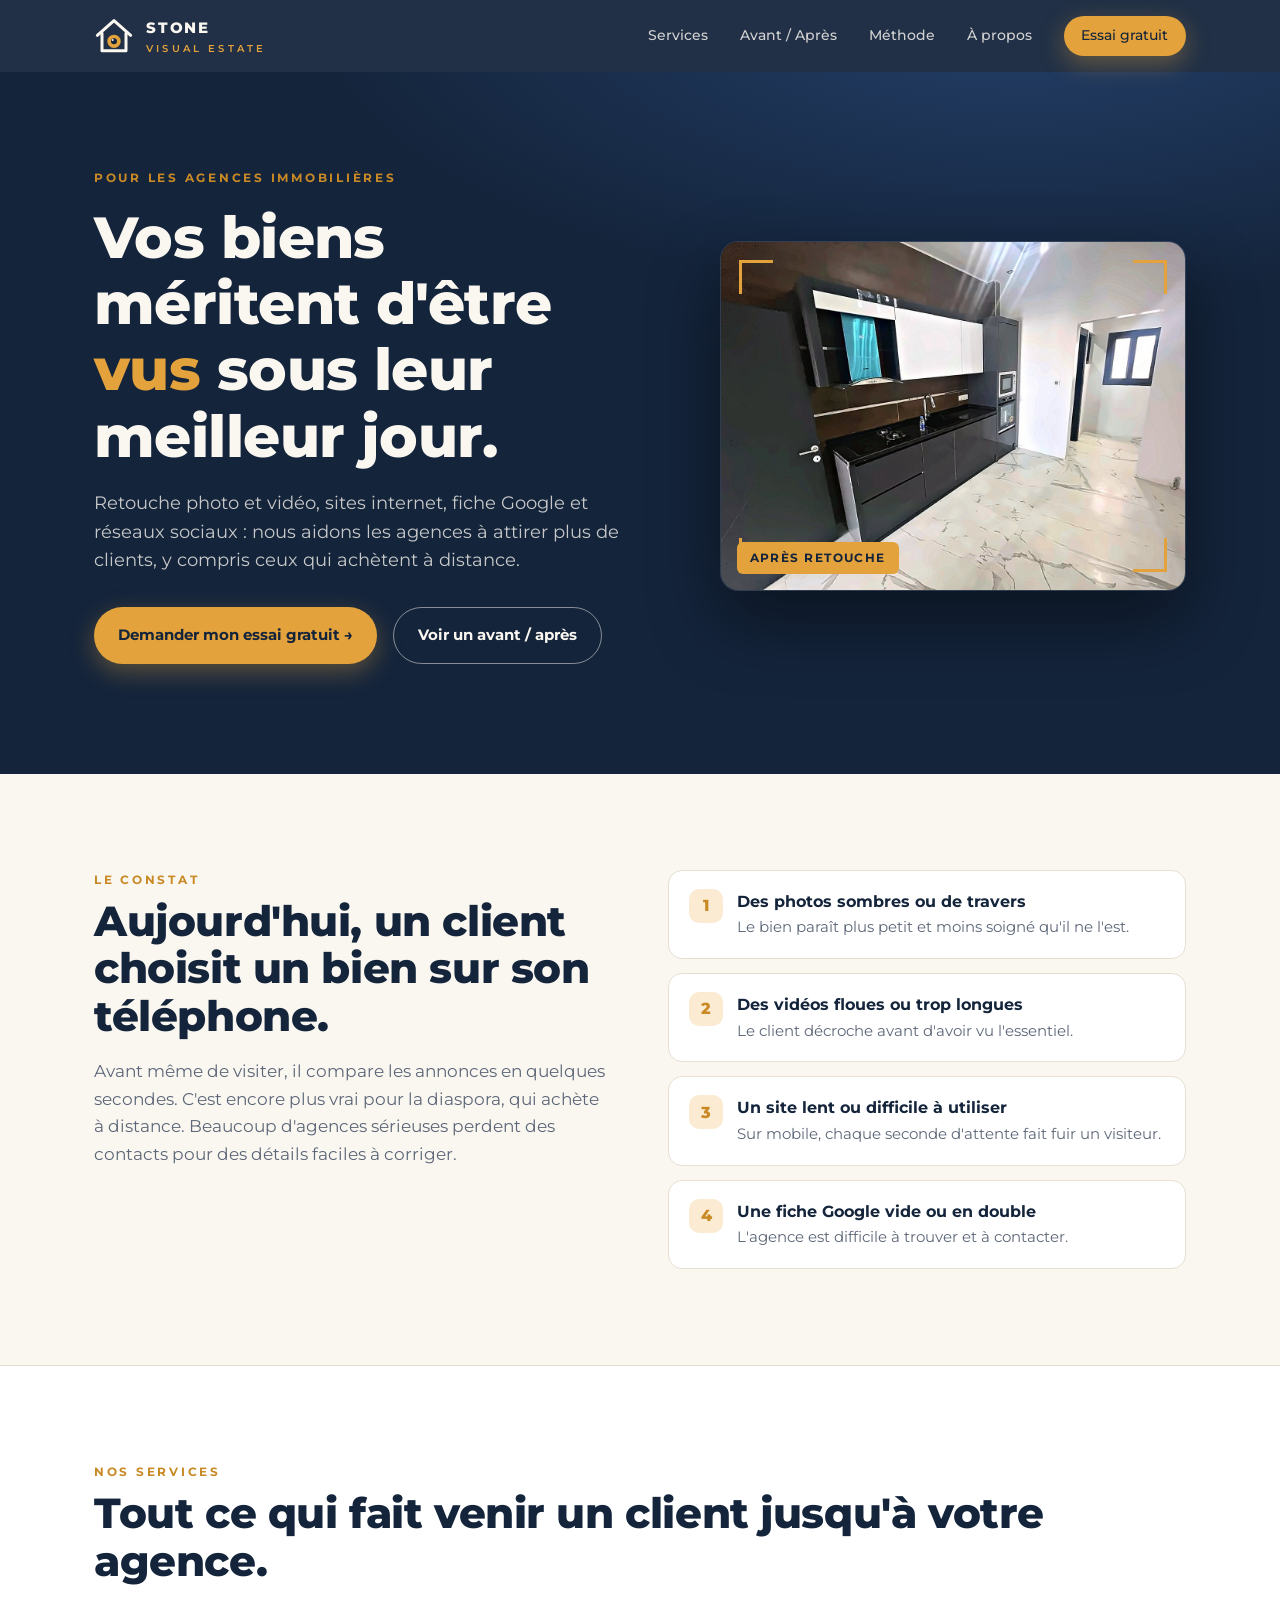
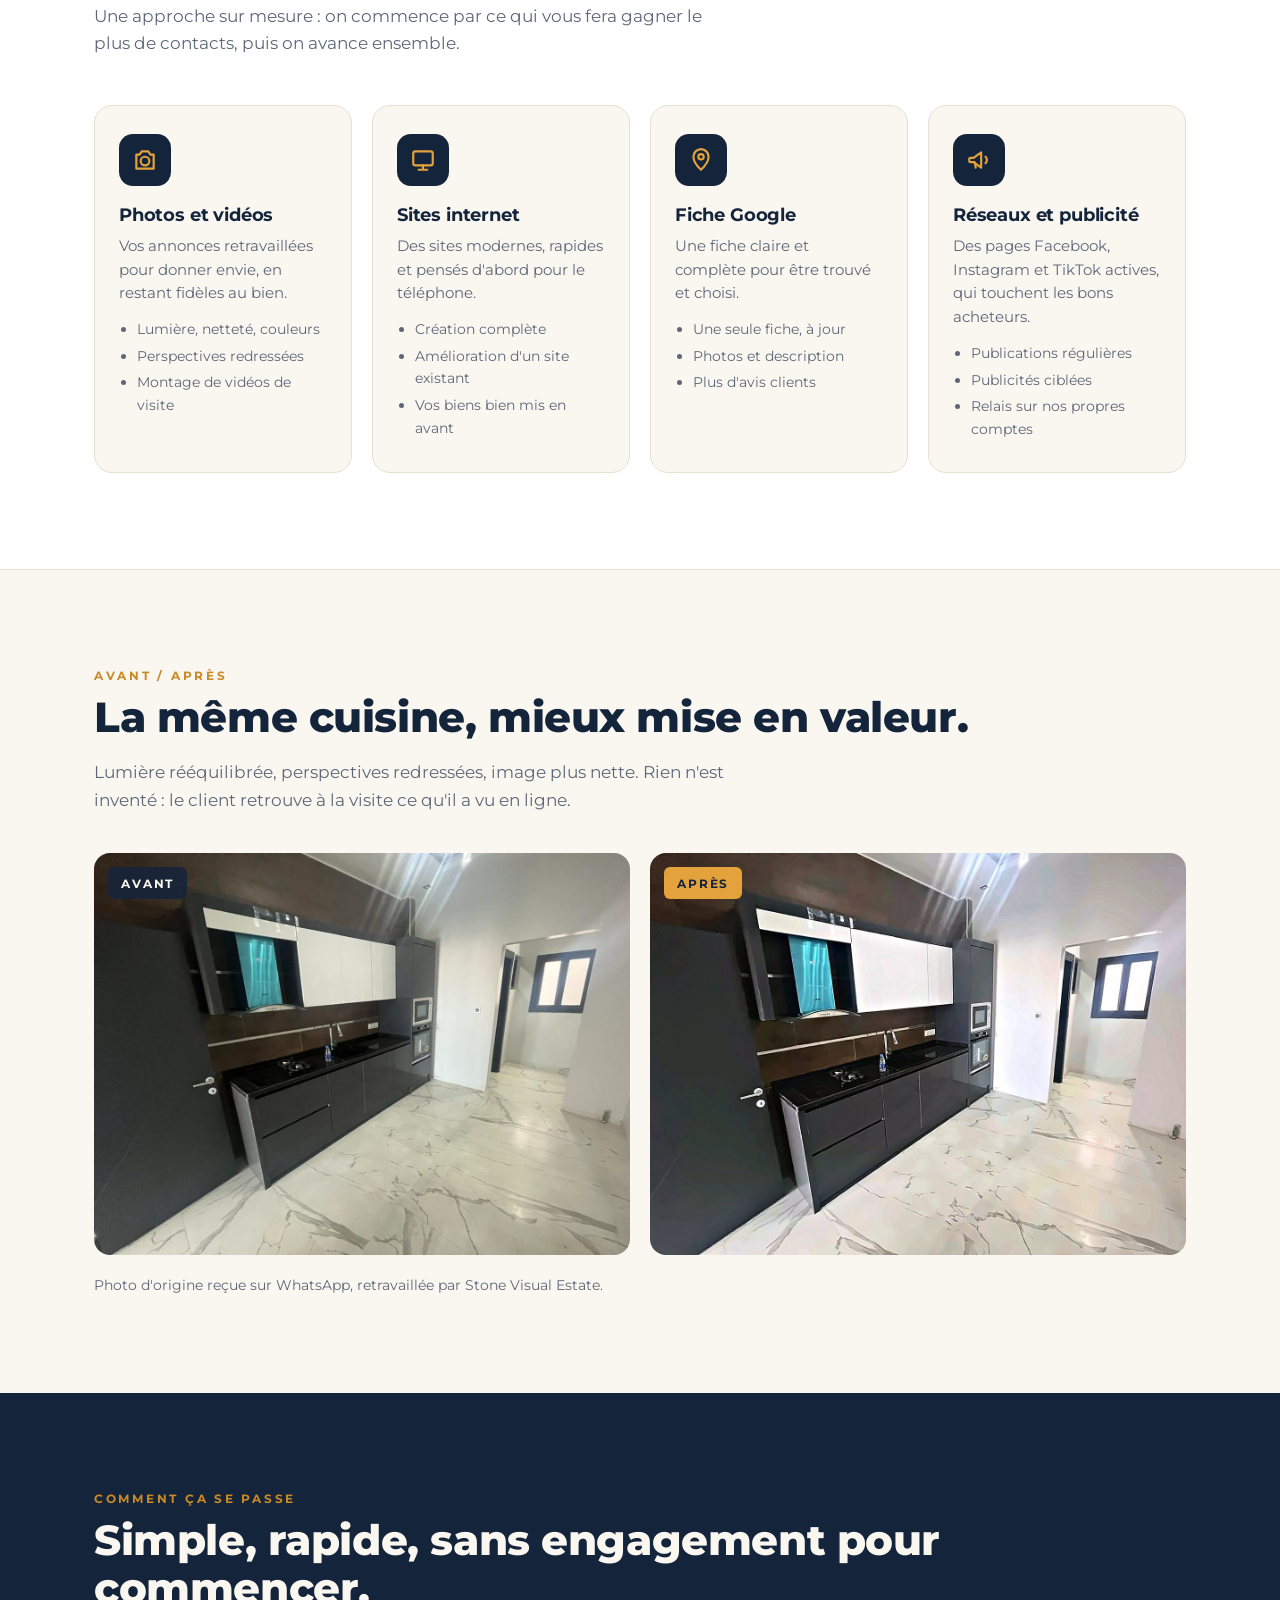
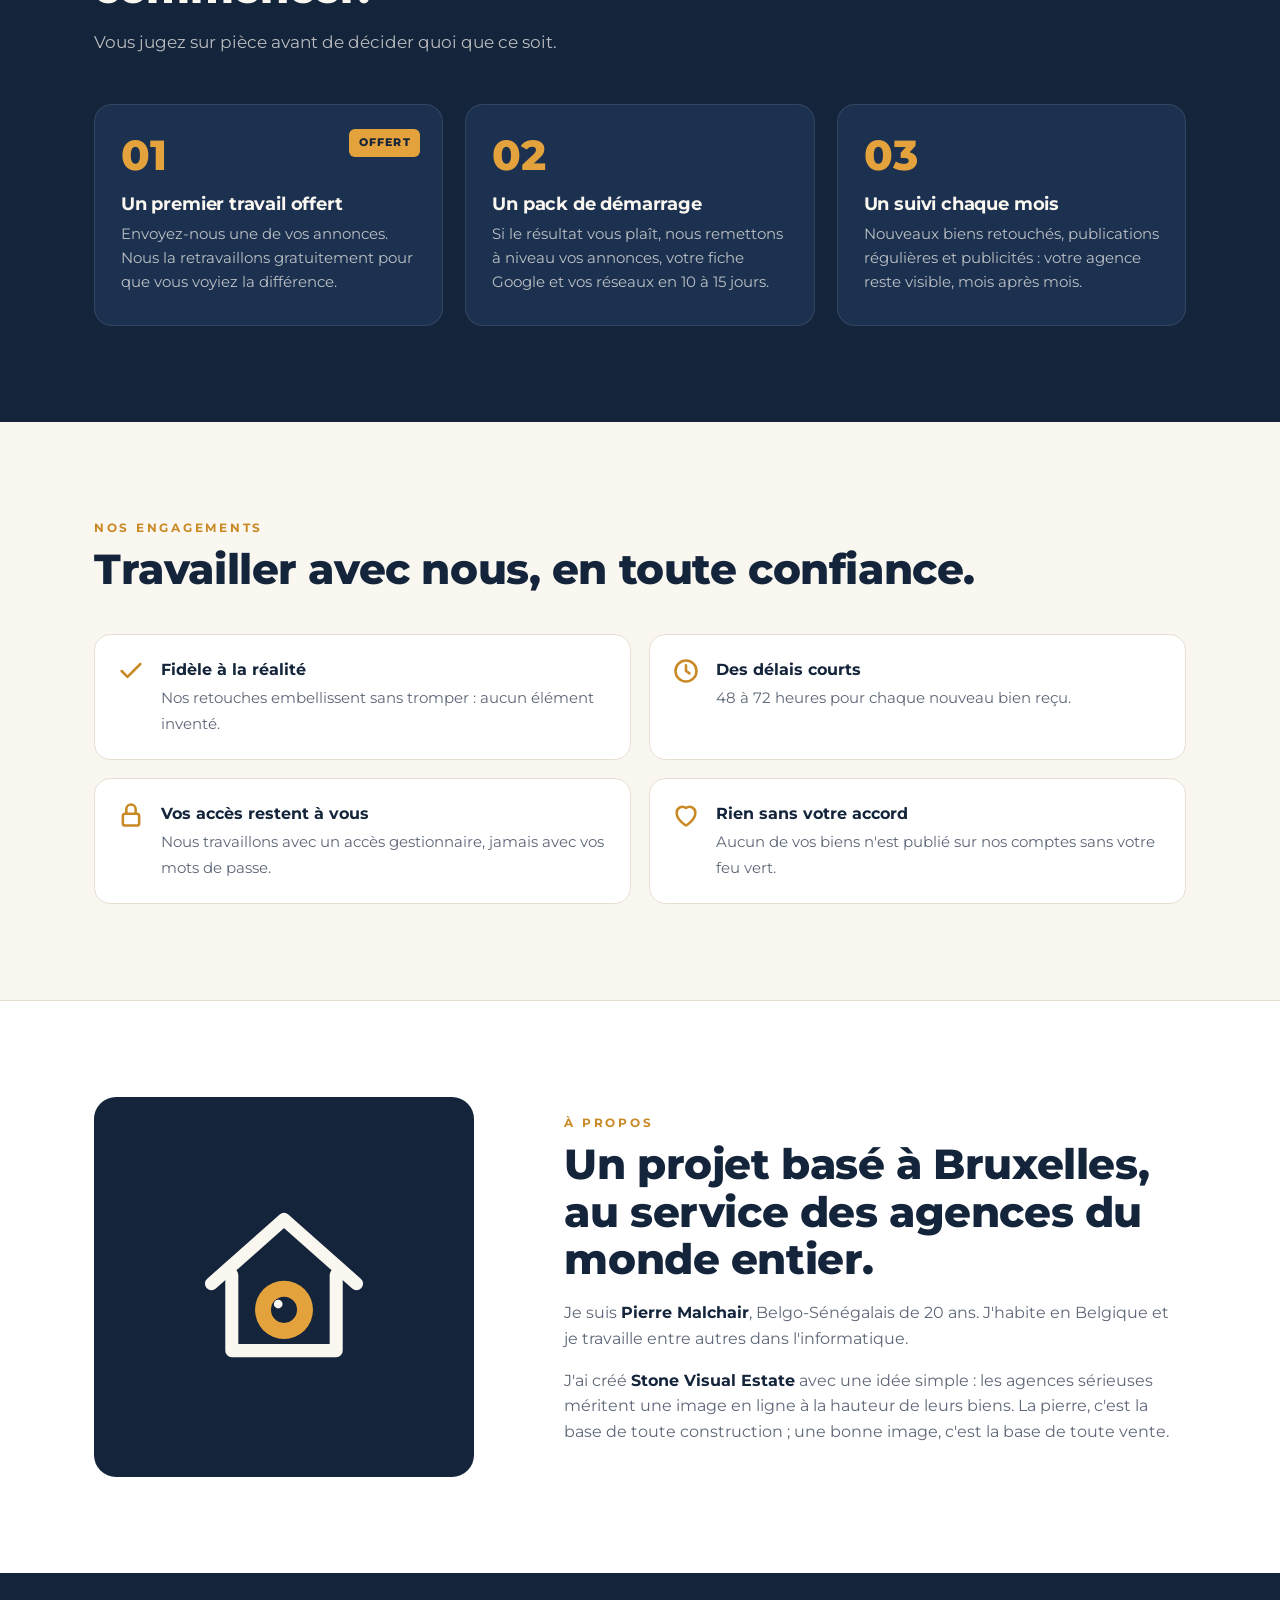
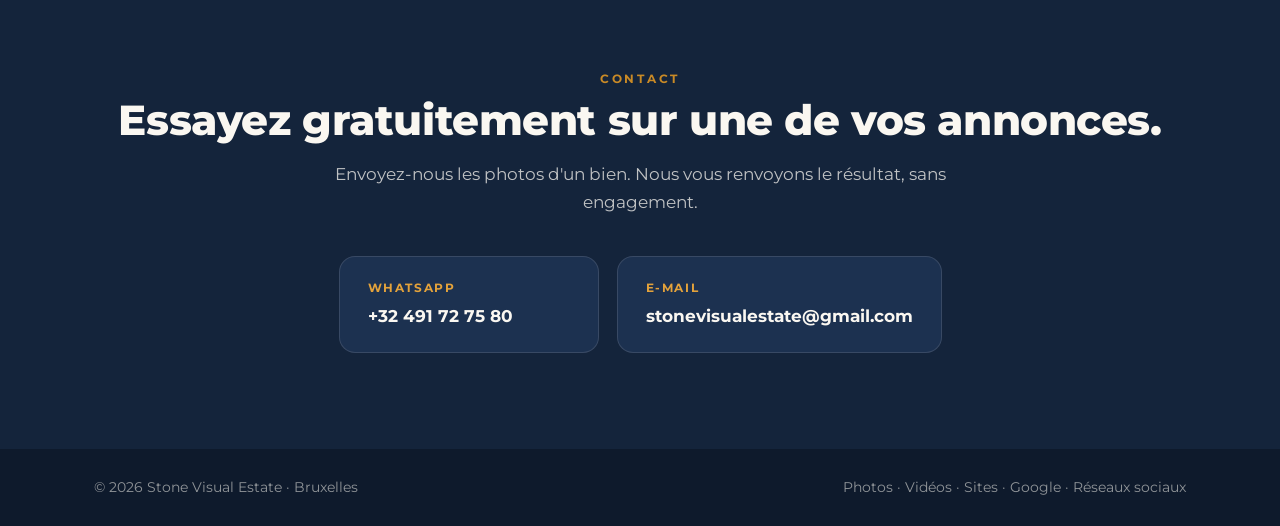
==== index.html @ 760f881a "Add files via upload" ====
<!DOCTYPE html>
<html lang="fr">
<script>document.documentElement.className="js"</script>
<head>
<meta charset="utf-8">
<meta name="viewport" content="width=device-width, initial-scale=1">
<title>Stone Visual Estate – Photos, vidéos et visibilité pour agences immobilières</title>
<meta name="description" content="Stone Visual Estate aide les agences immobilières à mettre leurs biens en valeur : retouche photo et vidéo, sites internet, fiche Google et réseaux sociaux.">
<link rel="icon" href="img/logo.svg" type="image/svg+xml">
<link rel="preconnect" href="https://fonts.googleapis.com">
<link rel="preconnect" href="https://fonts.gstatic.com" crossorigin>
<link href="https://fonts.googleapis.com/css2?family=Montserrat:wght@400;500;600;700;800&display=swap" rel="stylesheet">
<style>
:root{--navy:#14243B;--navy2:#1C3150;--gold:#E3A23B;--gold2:#C98A26;--cream:#FAF7F1;--ink:#1B2433;--muted:#5D6778;--line:#E6DFD2;}
*{box-sizing:border-box;margin:0;padding:0}
html{scroll-behavior:smooth}
body{font-family:Montserrat,system-ui,sans-serif;color:var(--ink);background:var(--cream);line-height:1.6;-webkit-font-smoothing:antialiased}
a{color:inherit;text-decoration:none}
img{display:block;max-width:100%}
.wrap{max-width:1140px;margin:0 auto;padding:0 24px}
.eyebrow{font-size:.78rem;font-weight:700;letter-spacing:.22em;text-transform:uppercase;color:var(--gold2)}
h1,h2,h3{line-height:1.15;letter-spacing:-.01em}
h2{font-size:clamp(1.8rem,3.4vw,2.6rem);font-weight:800;color:var(--navy);margin:.5rem 0 1rem}
.lead{font-size:1.08rem;color:var(--muted);max-width:640px}
.btn{display:inline-flex;align-items:center;gap:.6rem;padding:.95rem 1.5rem;border-radius:999px;font-weight:700;font-size:.95rem;transition:transform .15s,background .15s,box-shadow .15s}
.btn:hover{transform:translateY(-2px)}
.btn-gold{background:var(--gold);color:var(--navy);box-shadow:0 8px 24px rgba(227,162,59,.35)}
.btn-gold:hover{background:#ecb050}
.btn-ghost{border:1.5px solid rgba(250,247,241,.5);color:var(--cream)}
.btn-ghost:hover{border-color:var(--cream)}

/* nav */
header{position:sticky;top:0;z-index:50;background:rgba(20,36,59,.94);backdrop-filter:blur(8px)}
.nav{display:flex;align-items:center;justify-content:space-between;height:72px}
.brand{display:flex;align-items:center;gap:.75rem;color:var(--cream)}
.brand img{width:40px;height:40px}
.brand b{font-weight:800;letter-spacing:.12em;font-size:.95rem}
.brand small{display:block;font-size:.62rem;letter-spacing:.32em;color:var(--gold);font-weight:600}
.links{display:flex;gap:2rem;align-items:center}
.links a{color:rgba(250,247,241,.82);font-size:.9rem;font-weight:500}
.links a:hover{color:var(--gold)}
.links .btn{padding:.6rem 1.1rem;font-size:.85rem;color:var(--navy)}
.burger{display:none;background:none;border:0;color:var(--cream);font-size:1.6rem;cursor:pointer}

/* hero */
.hero{background:radial-gradient(1200px 500px at 80% -10%,#24406a 0%,transparent 60%),var(--navy);color:var(--cream);padding:96px 0 110px;overflow:hidden}
.hero-grid{display:grid;grid-template-columns:1.1fr .9fr;gap:56px;align-items:center}
.hero h1{font-size:clamp(2.2rem,5vw,3.6rem);font-weight:800;margin:1rem 0 1.25rem}
.hero h1 span{color:var(--gold)}
.hero p{color:rgba(250,247,241,.78);font-size:1.12rem;max-width:540px}
.cta{display:flex;gap:1rem;flex-wrap:wrap;margin-top:2rem}
.hero-card{position:relative;border-radius:18px;overflow:hidden;box-shadow:0 30px 70px rgba(0,0,0,.45);border:1px solid rgba(250,247,241,.12)}
.hero-card img{aspect-ratio:4/3;object-fit:cover;width:100%}
.viewfinder{position:absolute;inset:18px;pointer-events:none}
.viewfinder i{position:absolute;width:34px;height:34px;border-color:var(--gold);border-style:solid;border-width:0}
.viewfinder i:nth-child(1){top:0;left:0;border-top-width:3px;border-left-width:3px}
.viewfinder i:nth-child(2){top:0;right:0;border-top-width:3px;border-right-width:3px}
.viewfinder i:nth-child(3){bottom:0;left:0;border-bottom-width:3px;border-left-width:3px}
.viewfinder i:nth-child(4){bottom:0;right:0;border-bottom-width:3px;border-right-width:3px}
.tag{position:absolute;left:16px;bottom:16px;background:var(--gold);color:var(--navy);font-weight:700;font-size:.75rem;letter-spacing:.12em;text-transform:uppercase;padding:.4rem .8rem;border-radius:6px}

/* constat */
section{padding:96px 0}
.constat{display:grid;grid-template-columns:1fr 1fr;gap:56px;align-items:start}
.pains{display:grid;gap:14px}
.pain{display:flex;gap:14px;align-items:flex-start;background:#fff;border:1px solid var(--line);border-radius:14px;padding:18px 20px}
.pain .dot{flex:none;width:34px;height:34px;border-radius:10px;background:#FBEBD2;color:var(--gold2);display:grid;place-items:center;font-weight:800}
.pain b{display:block;color:var(--navy)}
.pain span{color:var(--muted);font-size:.93rem}

/* services */
.services{background:#fff;border-top:1px solid var(--line);border-bottom:1px solid var(--line)}
.grid4{display:grid;grid-template-columns:repeat(4,1fr);gap:20px;margin-top:3rem}
.card{background:var(--cream);border:1px solid var(--line);border-radius:18px;padding:28px 24px;transition:transform .2s,box-shadow .2s}
.card:hover{transform:translateY(-4px);box-shadow:0 18px 40px rgba(20,36,59,.08)}
.ico{width:52px;height:52px;border-radius:14px;background:var(--navy);display:grid;place-items:center;margin-bottom:1.2rem}
.ico svg{width:26px;height:26px;stroke:var(--gold);fill:none;stroke-width:2;stroke-linecap:round;stroke-linejoin:round}
.card h3{font-size:1.1rem;color:var(--navy);margin-bottom:.6rem}
.card p{font-size:.92rem;color:var(--muted)}
.card ul{margin-top:.8rem;padding-left:1.1rem;font-size:.88rem;color:var(--muted)}
.card li{margin:.25rem 0}

/* avant apres */
.ba{display:grid;grid-template-columns:1fr 1fr;gap:20px;margin-top:2.5rem}
.ba figure{position:relative;border-radius:16px;overflow:hidden;background:#000}
.ba img{aspect-ratio:4/3;object-fit:cover;width:100%}
.ba figcaption{position:absolute;top:14px;left:14px;font-weight:700;font-size:.75rem;letter-spacing:.16em;text-transform:uppercase;padding:.4rem .8rem;border-radius:6px;background:rgba(20,36,59,.85);color:var(--cream)}
.ba figure.after figcaption{background:var(--gold);color:var(--navy)}
.note{margin-top:1.2rem;font-size:.88rem;color:var(--muted)}

/* méthode */
.method{background:var(--navy);color:var(--cream)}
.method h2{color:var(--cream)}
.method .lead{color:rgba(250,247,241,.72)}
.steps{display:grid;grid-template-columns:repeat(3,1fr);gap:22px;margin-top:3rem;counter-reset:s}
.step{background:var(--navy2);border:1px solid rgba(250,247,241,.1);border-radius:18px;padding:30px 26px;position:relative}
.step::before{counter-increment:s;content:"0" counter(s);font-size:2.6rem;font-weight:800;color:var(--gold);display:block;line-height:1;margin-bottom:1rem}
.step h3{font-size:1.15rem;margin-bottom:.6rem}
.step p{color:rgba(250,247,241,.72);font-size:.93rem}
.step .free{position:absolute;top:24px;right:22px;background:var(--gold);color:var(--navy);font-size:.7rem;font-weight:800;letter-spacing:.1em;text-transform:uppercase;padding:.3rem .6rem;border-radius:6px}

/* engagements */
.grid2{display:grid;grid-template-columns:repeat(2,1fr);gap:18px;margin-top:2.5rem}
.promise{display:flex;gap:16px;padding:22px;border-radius:16px;background:#fff;border:1px solid var(--line)}
.promise svg{flex:none;width:28px;height:28px;stroke:var(--gold2);fill:none;stroke-width:2.2;stroke-linecap:round;stroke-linejoin:round}
.promise b{color:var(--navy);display:block;margin-bottom:.2rem}
.promise span{color:var(--muted);font-size:.92rem}

/* à propos */
.about{background:#fff;border-top:1px solid var(--line)}
.about-grid{display:grid;grid-template-columns:.8fr 1.2fr;gap:56px;align-items:center}
.about-logo{background:var(--navy);border-radius:22px;aspect-ratio:1;display:grid;place-items:center;max-width:380px}
.about-logo img{width:46%}
.about p{color:var(--muted);margin-bottom:1rem}
.about p strong{color:var(--navy)}

/* contact */
.contact{background:var(--navy);color:var(--cream);text-align:center}
.contact h2{color:var(--cream)}
.contact .lead{color:rgba(250,247,241,.75);margin:0 auto}
.contact-cards{display:flex;gap:18px;justify-content:center;flex-wrap:wrap;margin-top:2.5rem}
.cc{background:var(--navy2);border:1px solid rgba(250,247,241,.12);border-radius:16px;padding:22px 28px;min-width:260px;text-align:left;transition:border-color .2s}
.cc:hover{border-color:var(--gold)}
.cc small{display:block;color:var(--gold);font-weight:700;letter-spacing:.14em;text-transform:uppercase;font-size:.72rem;margin-bottom:.35rem}
.cc b{font-size:1.05rem}
footer{background:#0E1A2C;color:rgba(250,247,241,.55);font-size:.85rem;padding:28px 0}
footer .wrap{display:flex;justify-content:space-between;flex-wrap:wrap;gap:12px}

.js .reveal{opacity:0;transform:translateY(18px);transition:opacity .7s ease,transform .7s ease}
.js .reveal.in{opacity:1;transform:none}

@media (max-width:960px){
  .grid4{grid-template-columns:repeat(2,1fr)}
  .hero-grid,.constat,.about-grid{grid-template-columns:1fr}
  .about-logo{max-width:220px}
}
@media (max-width:720px){
  section{padding:72px 0}
  .hero{padding:64px 0 80px}
  .links{display:none;position:absolute;top:72px;left:0;right:0;background:var(--navy);flex-direction:column;padding:20px 24px 28px;gap:1.2rem;align-items:flex-start}
  .links.open{display:flex}
  .burger{display:block}
  .grid4,.steps,.grid2,.ba{grid-template-columns:1fr}
}
@media (prefers-reduced-motion:reduce){.reveal{opacity:1;transform:none;transition:none}html{scroll-behavior:auto}}
</style>
</head>
<body>

<header>
  <div class="wrap nav">
    <a href="#top" class="brand"><img src="img/logo.svg" alt="Logo Stone Visual Estate"><span><b>STONE</b><small>VISUAL ESTATE</small></span></a>
    <button class="burger" aria-label="Menu" id="burger">☰</button>
    <nav class="links" id="links">
      <a href="#services">Services</a>
      <a href="#exemple">Avant / Après</a>
      <a href="#methode">Méthode</a>
      <a href="#apropos">À propos</a>
      <a href="#contact" class="btn btn-gold">Essai gratuit</a>
    </nav>
  </div>
</header>

<section class="hero" id="top">
  <div class="wrap hero-grid">
    <div>
      <div class="eyebrow">Pour les agences immobilières</div>
      <h1>Vos biens méritent d'être <span>vus</span> sous leur meilleur jour.</h1>
      <p>Retouche photo et vidéo, sites internet, fiche Google et réseaux sociaux : nous aidons les agences à attirer plus de clients, y compris ceux qui achètent à distance.</p>
      <div class="cta">
        <a class="btn btn-gold" href="https://wa.me/32491727580?text=Bonjour%2C%20je%20souhaite%20b%C3%A9n%C3%A9ficier%20de%20l%27essai%20gratuit%20Stone%20Visual%20Estate." target="_blank" rel="noopener">Demander mon essai gratuit →</a>
        <a class="btn btn-ghost" href="#exemple">Voir un avant / après</a>
      </div>
    </div>
    <div class="hero-card reveal">
      <img src="img/apres.jpg" alt="Cuisine moderne retouchée par Stone Visual Estate">
      <div class="viewfinder"><i></i><i></i><i></i><i></i></div>
      <span class="tag">Après retouche</span>
    </div>
  </div>
</section>

<section id="constat">
  <div class="wrap constat">
    <div class="reveal">
      <div class="eyebrow">Le constat</div>
      <h2>Aujourd'hui, un client choisit un bien sur son téléphone.</h2>
      <p class="lead">Avant même de visiter, il compare les annonces en quelques secondes. C'est encore plus vrai pour la diaspora, qui achète à distance. Beaucoup d'agences sérieuses perdent des contacts pour des détails faciles à corriger.</p>
    </div>
    <div class="pains reveal">
      <div class="pain"><div class="dot">1</div><div><b>Des photos sombres ou de travers</b><span>Le bien paraît plus petit et moins soigné qu'il ne l'est.</span></div></div>
      <div class="pain"><div class="dot">2</div><div><b>Des vidéos floues ou trop longues</b><span>Le client décroche avant d'avoir vu l'essentiel.</span></div></div>
      <div class="pain"><div class="dot">3</div><div><b>Un site lent ou difficile à utiliser</b><span>Sur mobile, chaque seconde d'attente fait fuir un visiteur.</span></div></div>
      <div class="pain"><div class="dot">4</div><div><b>Une fiche Google vide ou en double</b><span>L'agence est difficile à trouver et à contacter.</span></div></div>
    </div>
  </div>
</section>

<section class="services" id="services">
  <div class="wrap">
    <div class="reveal">
      <div class="eyebrow">Nos services</div>
      <h2>Tout ce qui fait venir un client jusqu'à votre agence.</h2>
      <p class="lead">Une approche sur mesure : on commence par ce qui vous fera gagner le plus de contacts, puis on avance ensemble.</p>
    </div>
    <div class="grid4">
      <div class="card reveal">
        <div class="ico"><svg viewBox="0 0 24 24"><path d="M4 7h3l2-3h6l2 3h3v13H4z"/><circle cx="12" cy="13" r="4"/></svg></div>
        <h3>Photos et vidéos</h3>
        <p>Vos annonces retravaillées pour donner envie, en restant fidèles au bien.</p>
        <ul><li>Lumière, netteté, couleurs</li><li>Perspectives redressées</li><li>Montage de vidéos de visite</li></ul>
      </div>
      <div class="card reveal">
        <div class="ico"><svg viewBox="0 0 24 24"><rect x="3" y="4" width="18" height="13" rx="2"/><path d="M8 21h8M12 17v4"/></svg></div>
        <h3>Sites internet</h3>
        <p>Des sites modernes, rapides et pensés d'abord pour le téléphone.</p>
        <ul><li>Création complète</li><li>Amélioration d'un site existant</li><li>Vos biens bien mis en avant</li></ul>
      </div>
      <div class="card reveal">
        <div class="ico"><svg viewBox="0 0 24 24"><path d="M12 21s-7-6.5-7-12a7 7 0 0 1 14 0c0 5.5-7 12-7 12z"/><circle cx="12" cy="9" r="2.5"/></svg></div>
        <h3>Fiche Google</h3>
        <p>Une fiche claire et complète pour être trouvé et choisi.</p>
        <ul><li>Une seule fiche, à jour</li><li>Photos et description</li><li>Plus d'avis clients</li></ul>
      </div>
      <div class="card reveal">
        <div class="ico"><svg viewBox="0 0 24 24"><path d="M3 11v2a1 1 0 0 0 1 1h3l7 5V5L7 10H4a1 1 0 0 0-1 1z"/><path d="M18 9a4 4 0 0 1 0 6"/><path d="M8 14l1 5"/></svg></div>
        <h3>Réseaux et publicité</h3>
        <p>Des pages Facebook, Instagram et TikTok actives, qui touchent les bons acheteurs.</p>
        <ul><li>Publications régulières</li><li>Publicités ciblées</li><li>Relais sur nos propres comptes</li></ul>
      </div>
    </div>
  </div>
</section>

<section id="exemple">
  <div class="wrap">
    <div class="reveal">
      <div class="eyebrow">Avant / Après</div>
      <h2>La même cuisine, mieux mise en valeur.</h2>
      <p class="lead">Lumière rééquilibrée, perspectives redressées, image plus nette. Rien n'est inventé : le client retrouve à la visite ce qu'il a vu en ligne.</p>
    </div>
    <div class="ba reveal">
      <figure><img src="img/avant.jpg" alt="Photo de cuisine avant retouche"><figcaption>Avant</figcaption></figure>
      <figure class="after"><img src="img/apres.jpg" alt="Photo de cuisine après retouche"><figcaption>Après</figcaption></figure>
    </div>
    <p class="note">Photo d'origine reçue sur WhatsApp, retravaillée par Stone Visual Estate.</p>
  </div>
</section>

<section class="method" id="methode">
  <div class="wrap">
    <div class="reveal">
      <div class="eyebrow">Comment ça se passe</div>
      <h2>Simple, rapide, sans engagement pour commencer.</h2>
      <p class="lead">Vous jugez sur pièce avant de décider quoi que ce soit.</p>
    </div>
    <div class="steps">
      <div class="step reveal"><span class="free">Offert</span><h3>Un premier travail offert</h3><p>Envoyez-nous une de vos annonces. Nous la retravaillons gratuitement pour que vous voyiez la différence.</p></div>
      <div class="step reveal"><h3>Un pack de démarrage</h3><p>Si le résultat vous plaît, nous remettons à niveau vos annonces, votre fiche Google et vos réseaux en 10 à 15 jours.</p></div>
      <div class="step reveal"><h3>Un suivi chaque mois</h3><p>Nouveaux biens retouchés, publications régulières et publicités : votre agence reste visible, mois après mois.</p></div>
    </div>
  </div>
</section>

<section id="engagements">
  <div class="wrap">
    <div class="reveal">
      <div class="eyebrow">Nos engagements</div>
      <h2>Travailler avec nous, en toute confiance.</h2>
    </div>
    <div class="grid2">
      <div class="promise reveal"><svg viewBox="0 0 24 24"><path d="M20 6L9 17l-5-5"/></svg><div><b>Fidèle à la réalité</b><span>Nos retouches embellissent sans tromper : aucun élément inventé.</span></div></div>
      <div class="promise reveal"><svg viewBox="0 0 24 24"><circle cx="12" cy="12" r="9"/><path d="M12 7v5l3 2"/></svg><div><b>Des délais courts</b><span>48 à 72 heures pour chaque nouveau bien reçu.</span></div></div>
      <div class="promise reveal"><svg viewBox="0 0 24 24"><rect x="5" y="11" width="14" height="10" rx="2"/><path d="M8 11V7a4 4 0 0 1 8 0v4"/></svg><div><b>Vos accès restent à vous</b><span>Nous travaillons avec un accès gestionnaire, jamais avec vos mots de passe.</span></div></div>
      <div class="promise reveal"><svg viewBox="0 0 24 24"><path d="M12 21s-8-4.5-8-11a5 5 0 0 1 8-4 5 5 0 0 1 8 4c0 6.5-8 11-8 11z"/></svg><div><b>Rien sans votre accord</b><span>Aucun de vos biens n'est publié sur nos comptes sans votre feu vert.</span></div></div>
    </div>
  </div>
</section>

<section class="about" id="apropos">
  <div class="wrap about-grid">
    <div class="about-logo reveal"><img src="img/logo.svg" alt="Logo Stone Visual Estate"></div>
    <div class="reveal">
      <div class="eyebrow">À propos</div>
      <h2>Un projet basé à Bruxelles, au service des agences du monde entier.</h2>
      <p>Je suis <strong>Pierre Malchair</strong>, Belgo-Sénégalais de 20 ans. J'habite en Belgique et je travaille entre autres dans l'informatique.</p>
      <p>J'ai créé <strong>Stone Visual Estate</strong> avec une idée simple : les agences sérieuses méritent une image en ligne à la hauteur de leurs biens. La pierre, c'est la base de toute construction ; une bonne image, c'est la base de toute vente.</p>
    </div>
  </div>
</section>

<section class="contact" id="contact">
  <div class="wrap">
    <div class="eyebrow">Contact</div>
    <h2>Essayez gratuitement sur une de vos annonces.</h2>
    <p class="lead">Envoyez-nous les photos d'un bien. Nous vous renvoyons le résultat, sans engagement.</p>
    <div class="contact-cards">
      <a class="cc" href="https://wa.me/32491727580" target="_blank" rel="noopener"><small>WhatsApp</small><b>+32 491 72 75 80</b></a>
      <a class="cc" href="mailto:stonevisualestate@gmail.com"><small>E-mail</small><b>stonevisualestate@gmail.com</b></a>
    </div>
  </div>
</section>

<footer>
  <div class="wrap"><span>© 2026 Stone Visual Estate · Bruxelles</span><span>Photos · Vidéos · Sites · Google · Réseaux sociaux</span></div>
</footer>

<script>
setTimeout(()=>document.querySelectorAll('.reveal').forEach(el=>el.classList.add('in')),2500);
document.getElementById('burger').addEventListener('click',()=>document.getElementById('links').classList.toggle('open'));
document.querySelectorAll('#links a').forEach(a=>a.addEventListener('click',()=>document.getElementById('links').classList.remove('open')));
const io='IntersectionObserver' in window?new IntersectionObserver(es=>es.forEach(e=>{if(e.isIntersecting){e.target.classList.add('in');io.unobserve(e.target)}}),{threshold:.12}):null;
document.querySelectorAll('.reveal').forEach(el=>io?io.observe(el):el.classList.add('in'));
</script>
</body>
</html>
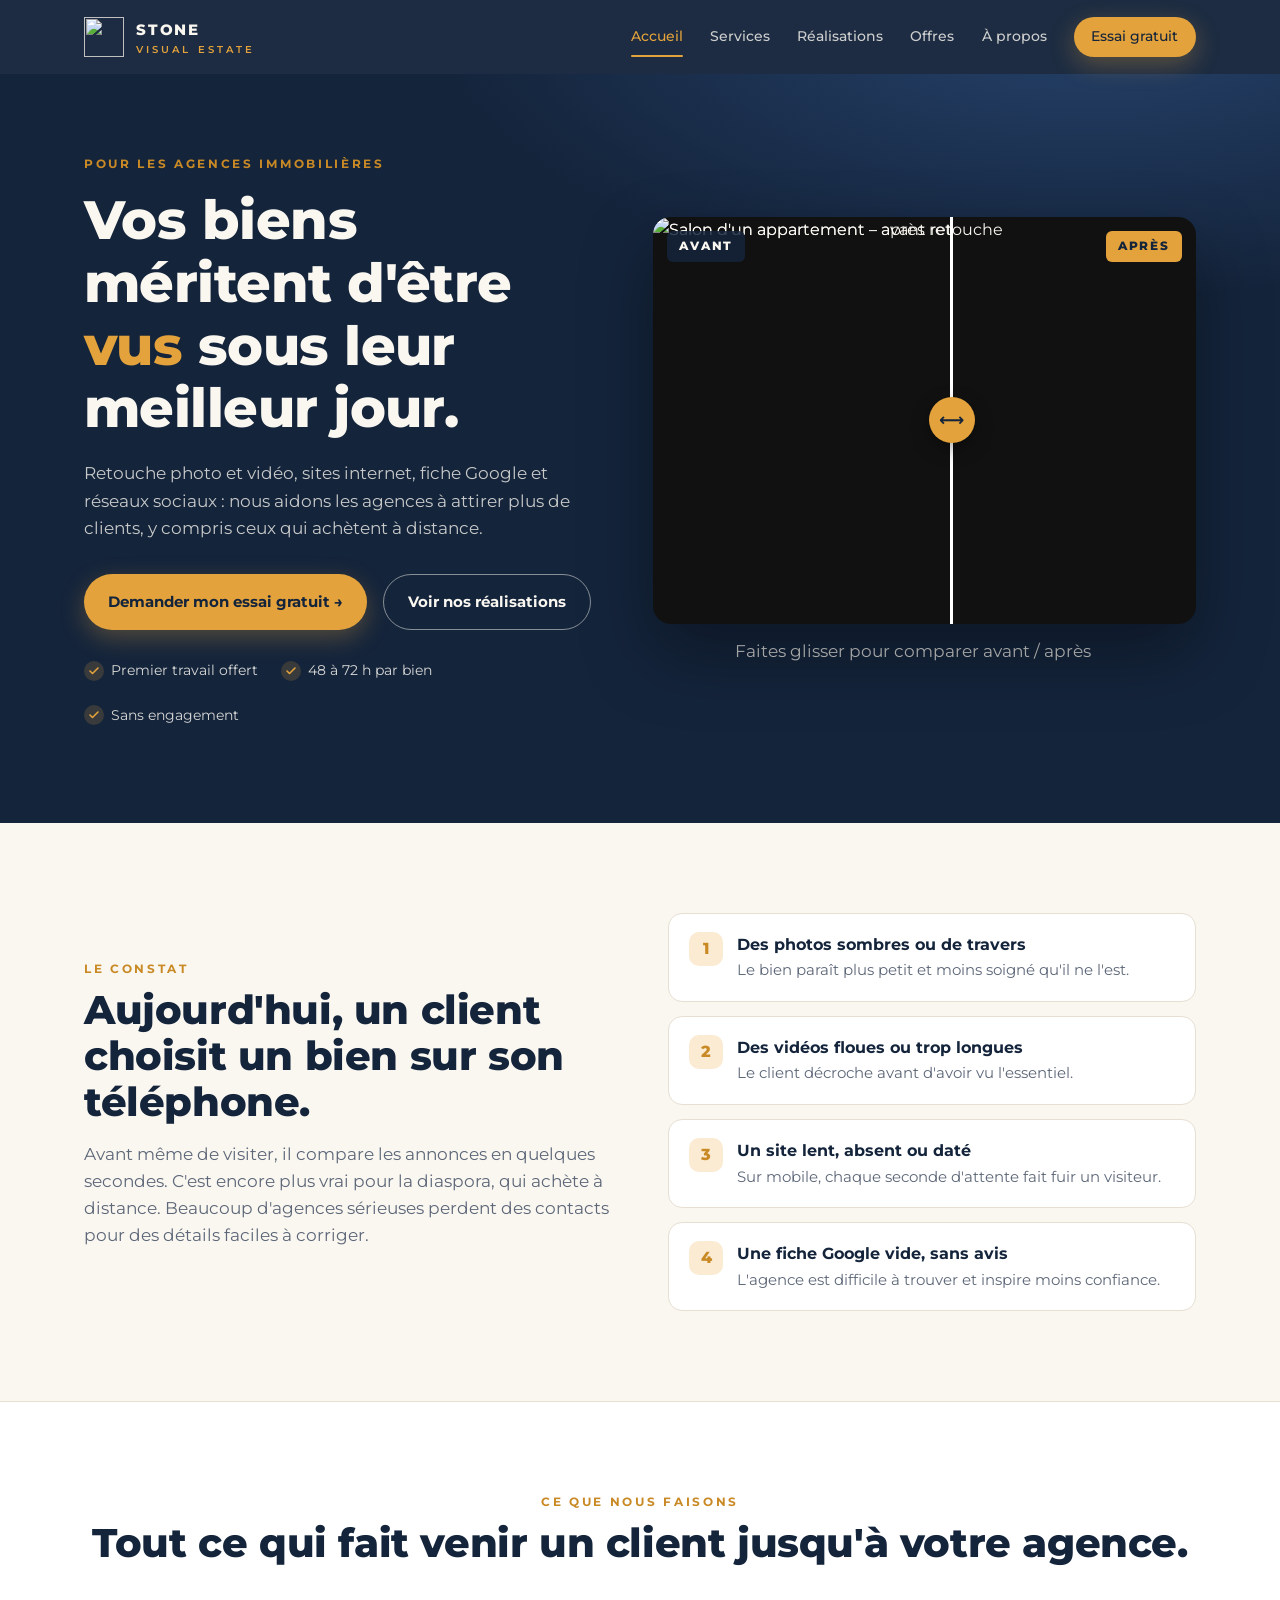
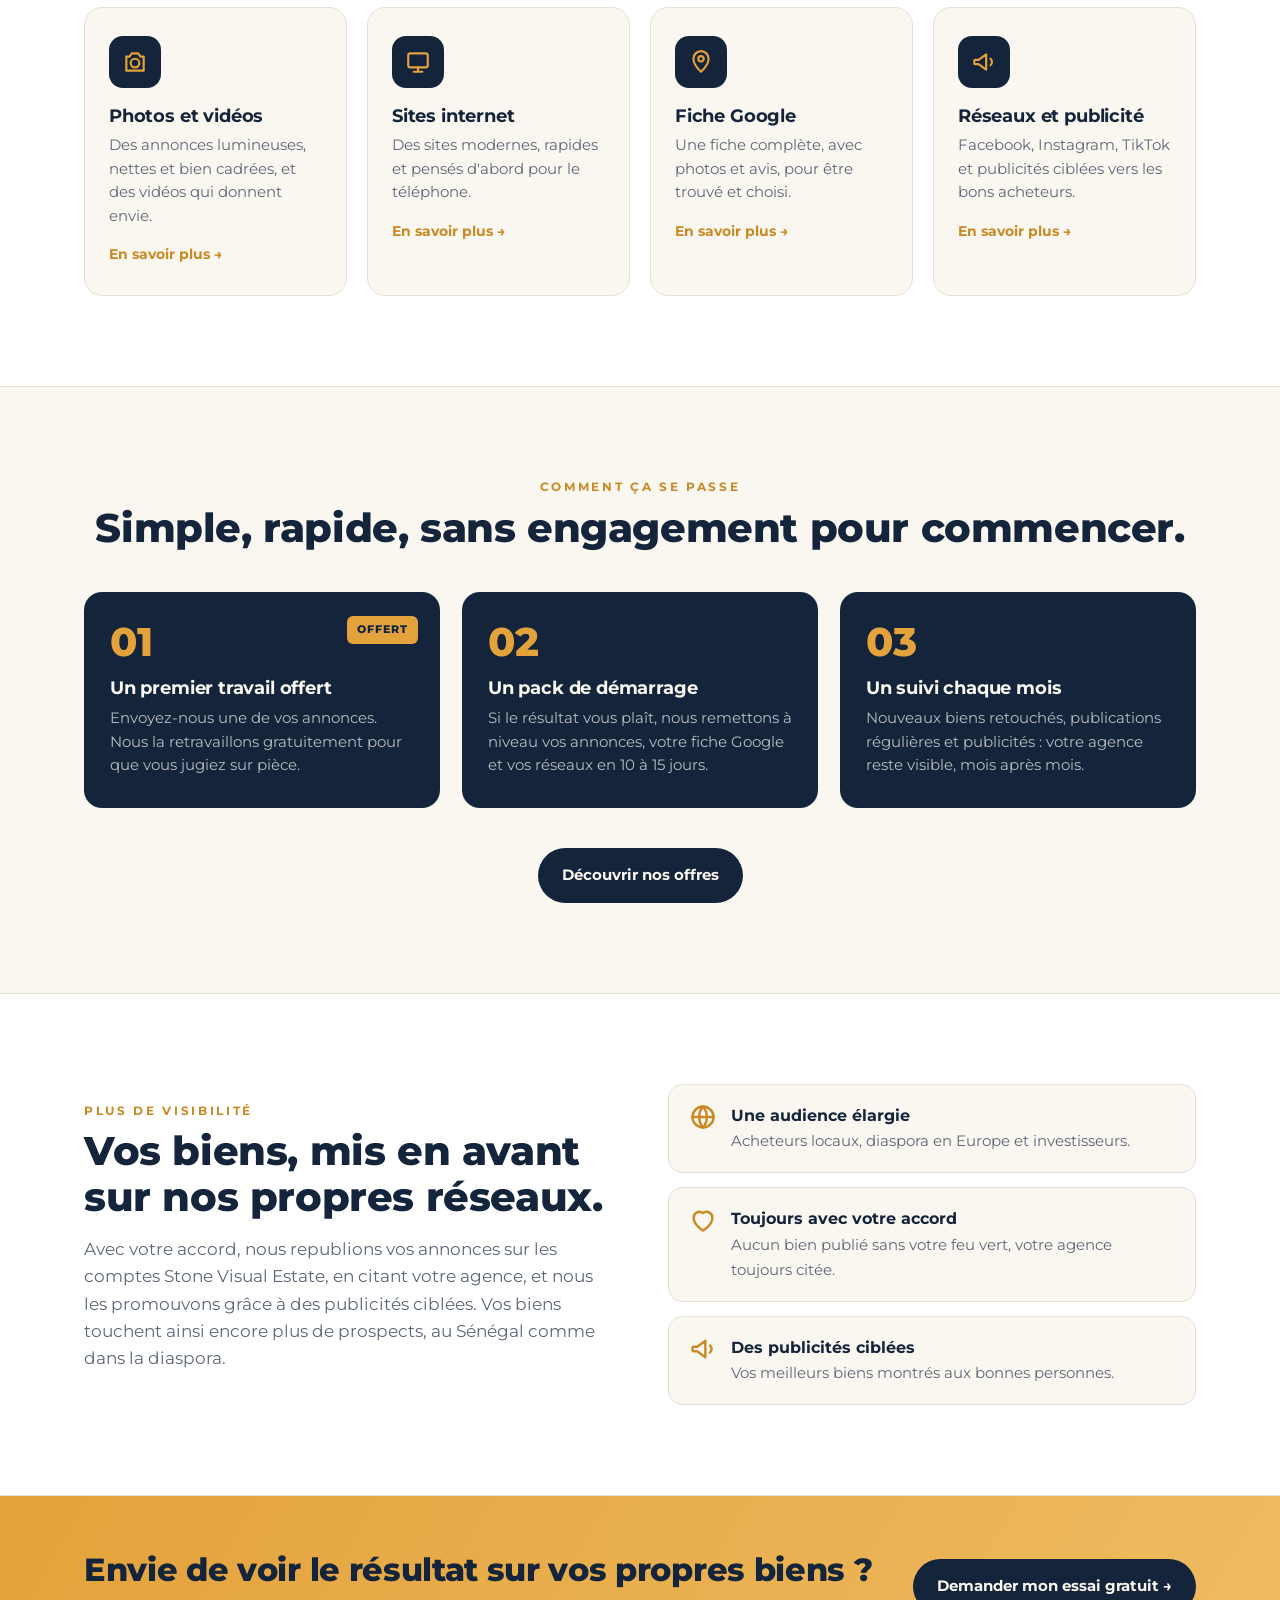
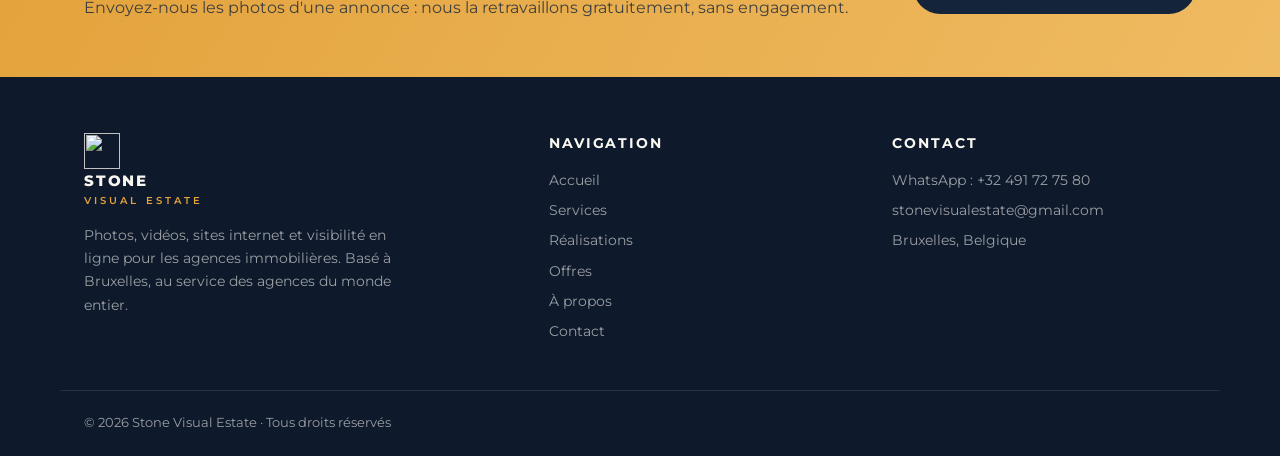
==== commit 0d0483fb: "Add files via upload" ====
--- a/index.html
+++ b/index.html
@@ -1,6 +1,5 @@
 <!DOCTYPE html>
 <html lang="fr">
-<script>document.documentElement.className="js"</script>
 <head>
 <meta charset="utf-8">
 <meta name="viewport" content="width=device-width, initial-scale=1">
@@ -10,178 +9,57 @@
 <link rel="preconnect" href="https://fonts.googleapis.com">
 <link rel="preconnect" href="https://fonts.gstatic.com" crossorigin>
 <link href="https://fonts.googleapis.com/css2?family=Montserrat:wght@400;500;600;700;800&display=swap" rel="stylesheet">
-<style>
-:root{--navy:#14243B;--navy2:#1C3150;--gold:#E3A23B;--gold2:#C98A26;--cream:#FAF7F1;--ink:#1B2433;--muted:#5D6778;--line:#E6DFD2;}
-*{box-sizing:border-box;margin:0;padding:0}
-html{scroll-behavior:smooth}
-body{font-family:Montserrat,system-ui,sans-serif;color:var(--ink);background:var(--cream);line-height:1.6;-webkit-font-smoothing:antialiased}
-a{color:inherit;text-decoration:none}
-img{display:block;max-width:100%}
-.wrap{max-width:1140px;margin:0 auto;padding:0 24px}
-.eyebrow{font-size:.78rem;font-weight:700;letter-spacing:.22em;text-transform:uppercase;color:var(--gold2)}
-h1,h2,h3{line-height:1.15;letter-spacing:-.01em}
-h2{font-size:clamp(1.8rem,3.4vw,2.6rem);font-weight:800;color:var(--navy);margin:.5rem 0 1rem}
-.lead{font-size:1.08rem;color:var(--muted);max-width:640px}
-.btn{display:inline-flex;align-items:center;gap:.6rem;padding:.95rem 1.5rem;border-radius:999px;font-weight:700;font-size:.95rem;transition:transform .15s,background .15s,box-shadow .15s}
-.btn:hover{transform:translateY(-2px)}
-.btn-gold{background:var(--gold);color:var(--navy);box-shadow:0 8px 24px rgba(227,162,59,.35)}
-.btn-gold:hover{background:#ecb050}
-.btn-ghost{border:1.5px solid rgba(250,247,241,.5);color:var(--cream)}
-.btn-ghost:hover{border-color:var(--cream)}
-
-/* nav */
-header{position:sticky;top:0;z-index:50;background:rgba(20,36,59,.94);backdrop-filter:blur(8px)}
-.nav{display:flex;align-items:center;justify-content:space-between;height:72px}
-.brand{display:flex;align-items:center;gap:.75rem;color:var(--cream)}
-.brand img{width:40px;height:40px}
-.brand b{font-weight:800;letter-spacing:.12em;font-size:.95rem}
-.brand small{display:block;font-size:.62rem;letter-spacing:.32em;color:var(--gold);font-weight:600}
-.links{display:flex;gap:2rem;align-items:center}
-.links a{color:rgba(250,247,241,.82);font-size:.9rem;font-weight:500}
-.links a:hover{color:var(--gold)}
-.links .btn{padding:.6rem 1.1rem;font-size:.85rem;color:var(--navy)}
-.burger{display:none;background:none;border:0;color:var(--cream);font-size:1.6rem;cursor:pointer}
-
-/* hero */
-.hero{background:radial-gradient(1200px 500px at 80% -10%,#24406a 0%,transparent 60%),var(--navy);color:var(--cream);padding:96px 0 110px;overflow:hidden}
-.hero-grid{display:grid;grid-template-columns:1.1fr .9fr;gap:56px;align-items:center}
-.hero h1{font-size:clamp(2.2rem,5vw,3.6rem);font-weight:800;margin:1rem 0 1.25rem}
-.hero h1 span{color:var(--gold)}
-.hero p{color:rgba(250,247,241,.78);font-size:1.12rem;max-width:540px}
-.cta{display:flex;gap:1rem;flex-wrap:wrap;margin-top:2rem}
-.hero-card{position:relative;border-radius:18px;overflow:hidden;box-shadow:0 30px 70px rgba(0,0,0,.45);border:1px solid rgba(250,247,241,.12)}
-.hero-card img{aspect-ratio:4/3;object-fit:cover;width:100%}
-.viewfinder{position:absolute;inset:18px;pointer-events:none}
-.viewfinder i{position:absolute;width:34px;height:34px;border-color:var(--gold);border-style:solid;border-width:0}
-.viewfinder i:nth-child(1){top:0;left:0;border-top-width:3px;border-left-width:3px}
-.viewfinder i:nth-child(2){top:0;right:0;border-top-width:3px;border-right-width:3px}
-.viewfinder i:nth-child(3){bottom:0;left:0;border-bottom-width:3px;border-left-width:3px}
-.viewfinder i:nth-child(4){bottom:0;right:0;border-bottom-width:3px;border-right-width:3px}
-.tag{position:absolute;left:16px;bottom:16px;background:var(--gold);color:var(--navy);font-weight:700;font-size:.75rem;letter-spacing:.12em;text-transform:uppercase;padding:.4rem .8rem;border-radius:6px}
-
-/* constat */
-section{padding:96px 0}
-.constat{display:grid;grid-template-columns:1fr 1fr;gap:56px;align-items:start}
-.pains{display:grid;gap:14px}
-.pain{display:flex;gap:14px;align-items:flex-start;background:#fff;border:1px solid var(--line);border-radius:14px;padding:18px 20px}
-.pain .dot{flex:none;width:34px;height:34px;border-radius:10px;background:#FBEBD2;color:var(--gold2);display:grid;place-items:center;font-weight:800}
-.pain b{display:block;color:var(--navy)}
-.pain span{color:var(--muted);font-size:.93rem}
-
-/* services */
-.services{background:#fff;border-top:1px solid var(--line);border-bottom:1px solid var(--line)}
-.grid4{display:grid;grid-template-columns:repeat(4,1fr);gap:20px;margin-top:3rem}
-.card{background:var(--cream);border:1px solid var(--line);border-radius:18px;padding:28px 24px;transition:transform .2s,box-shadow .2s}
-.card:hover{transform:translateY(-4px);box-shadow:0 18px 40px rgba(20,36,59,.08)}
-.ico{width:52px;height:52px;border-radius:14px;background:var(--navy);display:grid;place-items:center;margin-bottom:1.2rem}
-.ico svg{width:26px;height:26px;stroke:var(--gold);fill:none;stroke-width:2;stroke-linecap:round;stroke-linejoin:round}
-.card h3{font-size:1.1rem;color:var(--navy);margin-bottom:.6rem}
-.card p{font-size:.92rem;color:var(--muted)}
-.card ul{margin-top:.8rem;padding-left:1.1rem;font-size:.88rem;color:var(--muted)}
-.card li{margin:.25rem 0}
-
-/* avant apres */
-.ba{display:grid;grid-template-columns:1fr 1fr;gap:20px;margin-top:2.5rem}
-.ba figure{position:relative;border-radius:16px;overflow:hidden;background:#000}
-.ba img{aspect-ratio:4/3;object-fit:cover;width:100%}
-.ba figcaption{position:absolute;top:14px;left:14px;font-weight:700;font-size:.75rem;letter-spacing:.16em;text-transform:uppercase;padding:.4rem .8rem;border-radius:6px;background:rgba(20,36,59,.85);color:var(--cream)}
-.ba figure.after figcaption{background:var(--gold);color:var(--navy)}
-.note{margin-top:1.2rem;font-size:.88rem;color:var(--muted)}
-
-/* méthode */
-.method{background:var(--navy);color:var(--cream)}
-.method h2{color:var(--cream)}
-.method .lead{color:rgba(250,247,241,.72)}
-.steps{display:grid;grid-template-columns:repeat(3,1fr);gap:22px;margin-top:3rem;counter-reset:s}
-.step{background:var(--navy2);border:1px solid rgba(250,247,241,.1);border-radius:18px;padding:30px 26px;position:relative}
-.step::before{counter-increment:s;content:"0" counter(s);font-size:2.6rem;font-weight:800;color:var(--gold);display:block;line-height:1;margin-bottom:1rem}
-.step h3{font-size:1.15rem;margin-bottom:.6rem}
-.step p{color:rgba(250,247,241,.72);font-size:.93rem}
-.step .free{position:absolute;top:24px;right:22px;background:var(--gold);color:var(--navy);font-size:.7rem;font-weight:800;letter-spacing:.1em;text-transform:uppercase;padding:.3rem .6rem;border-radius:6px}
-
-/* engagements */
-.grid2{display:grid;grid-template-columns:repeat(2,1fr);gap:18px;margin-top:2.5rem}
-.promise{display:flex;gap:16px;padding:22px;border-radius:16px;background:#fff;border:1px solid var(--line)}
-.promise svg{flex:none;width:28px;height:28px;stroke:var(--gold2);fill:none;stroke-width:2.2;stroke-linecap:round;stroke-linejoin:round}
-.promise b{color:var(--navy);display:block;margin-bottom:.2rem}
-.promise span{color:var(--muted);font-size:.92rem}
-
-/* à propos */
-.about{background:#fff;border-top:1px solid var(--line)}
-.about-grid{display:grid;grid-template-columns:.8fr 1.2fr;gap:56px;align-items:center}
-.about-logo{background:var(--navy);border-radius:22px;aspect-ratio:1;display:grid;place-items:center;max-width:380px}
-.about-logo img{width:46%}
-.about p{color:var(--muted);margin-bottom:1rem}
-.about p strong{color:var(--navy)}
-
-/* contact */
-.contact{background:var(--navy);color:var(--cream);text-align:center}
-.contact h2{color:var(--cream)}
-.contact .lead{color:rgba(250,247,241,.75);margin:0 auto}
-.contact-cards{display:flex;gap:18px;justify-content:center;flex-wrap:wrap;margin-top:2.5rem}
-.cc{background:var(--navy2);border:1px solid rgba(250,247,241,.12);border-radius:16px;padding:22px 28px;min-width:260px;text-align:left;transition:border-color .2s}
-.cc:hover{border-color:var(--gold)}
-.cc small{display:block;color:var(--gold);font-weight:700;letter-spacing:.14em;text-transform:uppercase;font-size:.72rem;margin-bottom:.35rem}
-.cc b{font-size:1.05rem}
-footer{background:#0E1A2C;color:rgba(250,247,241,.55);font-size:.85rem;padding:28px 0}
-footer .wrap{display:flex;justify-content:space-between;flex-wrap:wrap;gap:12px}
-
-.js .reveal{opacity:0;transform:translateY(18px);transition:opacity .7s ease,transform .7s ease}
-.js .reveal.in{opacity:1;transform:none}
-
-@media (max-width:960px){
-  .grid4{grid-template-columns:repeat(2,1fr)}
-  .hero-grid,.constat,.about-grid{grid-template-columns:1fr}
-  .about-logo{max-width:220px}
-}
-@media (max-width:720px){
-  section{padding:72px 0}
-  .hero{padding:64px 0 80px}
-  .links{display:none;position:absolute;top:72px;left:0;right:0;background:var(--navy);flex-direction:column;padding:20px 24px 28px;gap:1.2rem;align-items:flex-start}
-  .links.open{display:flex}
-  .burger{display:block}
-  .grid4,.steps,.grid2,.ba{grid-template-columns:1fr}
-}
-@media (prefers-reduced-motion:reduce){.reveal{opacity:1;transform:none;transition:none}html{scroll-behavior:auto}}
-</style>
+<link rel="stylesheet" href="style.css">
+<script>document.documentElement.classList.add("js")</script>
 </head>
 <body>
-
-<header>
+<header class="site-header">
   <div class="wrap nav">
-    <a href="#top" class="brand"><img src="img/logo.svg" alt="Logo Stone Visual Estate"><span><b>STONE</b><small>VISUAL ESTATE</small></span></a>
-    <button class="burger" aria-label="Menu" id="burger">☰</button>
+    <a href="index.html" class="brand"><img src="img/logo.svg" alt="" width="40" height="40"><span><b>STONE</b><small>VISUAL ESTATE</small></span></a>
+    <button class="burger" id="burger" aria-label="Ouvrir le menu" aria-expanded="false">☰</button>
     <nav class="links" id="links">
-      <a href="#services">Services</a>
-      <a href="#exemple">Avant / Après</a>
-      <a href="#methode">Méthode</a>
-      <a href="#apropos">À propos</a>
-      <a href="#contact" class="btn btn-gold">Essai gratuit</a>
+      <a href="index.html" class="active" aria-current="page">Accueil</a>
+<a href="services.html">Services</a>
+<a href="realisations.html">Réalisations</a>
+<a href="offres.html">Offres</a>
+<a href="a-propos.html">À propos</a>
+      <a href="contact.html" class="btn btn-gold">Essai gratuit</a>
     </nav>
   </div>
 </header>
+<main>
 
-<section class="hero" id="top">
+<section class="hero">
   <div class="wrap hero-grid">
-    <div>
+    <div class="reveal">
       <div class="eyebrow">Pour les agences immobilières</div>
       <h1>Vos biens méritent d'être <span>vus</span> sous leur meilleur jour.</h1>
       <p>Retouche photo et vidéo, sites internet, fiche Google et réseaux sociaux : nous aidons les agences à attirer plus de clients, y compris ceux qui achètent à distance.</p>
       <div class="cta">
         <a class="btn btn-gold" href="https://wa.me/32491727580?text=Bonjour%2C%20je%20souhaite%20b%C3%A9n%C3%A9ficier%20de%20l%27essai%20gratuit%20Stone%20Visual%20Estate." target="_blank" rel="noopener">Demander mon essai gratuit →</a>
-        <a class="btn btn-ghost" href="#exemple">Voir un avant / après</a>
+        <a class="btn btn-ghost" href="realisations.html">Voir nos réalisations</a>
       </div>
+      <ul class="hero-points">
+        <li><span class="mini"><svg viewBox="0 0 24 24"><path d="M20 6L9 17l-5-5"/></svg></span>Premier travail offert</li>
+        <li><span class="mini"><svg viewBox="0 0 24 24"><path d="M20 6L9 17l-5-5"/></svg></span>48 à 72 h par bien</li>
+        <li><span class="mini"><svg viewBox="0 0 24 24"><path d="M20 6L9 17l-5-5"/></svg></span>Sans engagement</li>
+      </ul>
     </div>
-    <div class="hero-card reveal">
-      <img src="img/apres.jpg" alt="Cuisine moderne retouchée par Stone Visual Estate">
-      <div class="viewfinder"><i></i><i></i><i></i><i></i></div>
-      <span class="tag">Après retouche</span>
+    <div class="reveal">
+      <div class="ba-slider" style="--pos:55%">
+  <img class="ba-after" src="img/apres-salon.jpg" alt="Salon d'un appartement – après retouche" loading="lazy">
+  <img class="ba-before" src="img/avant-salon.jpg" alt="Salon d'un appartement – avant retouche" loading="lazy">
+  <span class="ba-tag ba-tag-before">Avant</span><span class="ba-tag ba-tag-after">Après</span>
+  <div class="ba-handle" aria-hidden="true"><span>⟷</span></div>
+  <input class="ba-range" type="range" min="0" max="100" value="55" aria-label="Comparer avant et après : Salon d'un appartement">
+</div>
+      <p class="slider-hint">Faites glisser pour comparer avant / après</p>
     </div>
   </div>
 </section>
 
-<section id="constat">
-  <div class="wrap constat">
+<section>
+  <div class="wrap two-col">
     <div class="reveal">
       <div class="eyebrow">Le constat</div>
       <h2>Aujourd'hui, un client choisit un bien sur son téléphone.</h2>
@@ -190,127 +68,80 @@
     <div class="pains reveal">
       <div class="pain"><div class="dot">1</div><div><b>Des photos sombres ou de travers</b><span>Le bien paraît plus petit et moins soigné qu'il ne l'est.</span></div></div>
       <div class="pain"><div class="dot">2</div><div><b>Des vidéos floues ou trop longues</b><span>Le client décroche avant d'avoir vu l'essentiel.</span></div></div>
-      <div class="pain"><div class="dot">3</div><div><b>Un site lent ou difficile à utiliser</b><span>Sur mobile, chaque seconde d'attente fait fuir un visiteur.</span></div></div>
-      <div class="pain"><div class="dot">4</div><div><b>Une fiche Google vide ou en double</b><span>L'agence est difficile à trouver et à contacter.</span></div></div>
+      <div class="pain"><div class="dot">3</div><div><b>Un site lent, absent ou daté</b><span>Sur mobile, chaque seconde d'attente fait fuir un visiteur.</span></div></div>
+      <div class="pain"><div class="dot">4</div><div><b>Une fiche Google vide, sans avis</b><span>L'agence est difficile à trouver et inspire moins confiance.</span></div></div>
     </div>
   </div>
 </section>
 
-<section class="services" id="services">
+<section class="alt">
   <div class="wrap">
-    <div class="reveal">
-      <div class="eyebrow">Nos services</div>
+    <div class="reveal center">
+      <div class="eyebrow">Ce que nous faisons</div>
       <h2>Tout ce qui fait venir un client jusqu'à votre agence.</h2>
-      <p class="lead">Une approche sur mesure : on commence par ce qui vous fera gagner le plus de contacts, puis on avance ensemble.</p>
     </div>
     <div class="grid4">
-      <div class="card reveal">
-        <div class="ico"><svg viewBox="0 0 24 24"><path d="M4 7h3l2-3h6l2 3h3v13H4z"/><circle cx="12" cy="13" r="4"/></svg></div>
-        <h3>Photos et vidéos</h3>
-        <p>Vos annonces retravaillées pour donner envie, en restant fidèles au bien.</p>
-        <ul><li>Lumière, netteté, couleurs</li><li>Perspectives redressées</li><li>Montage de vidéos de visite</li></ul>
-      </div>
-      <div class="card reveal">
-        <div class="ico"><svg viewBox="0 0 24 24"><rect x="3" y="4" width="18" height="13" rx="2"/><path d="M8 21h8M12 17v4"/></svg></div>
-        <h3>Sites internet</h3>
-        <p>Des sites modernes, rapides et pensés d'abord pour le téléphone.</p>
-        <ul><li>Création complète</li><li>Amélioration d'un site existant</li><li>Vos biens bien mis en avant</li></ul>
-      </div>
-      <div class="card reveal">
-        <div class="ico"><svg viewBox="0 0 24 24"><path d="M12 21s-7-6.5-7-12a7 7 0 0 1 14 0c0 5.5-7 12-7 12z"/><circle cx="12" cy="9" r="2.5"/></svg></div>
-        <h3>Fiche Google</h3>
-        <p>Une fiche claire et complète pour être trouvé et choisi.</p>
-        <ul><li>Une seule fiche, à jour</li><li>Photos et description</li><li>Plus d'avis clients</li></ul>
-      </div>
-      <div class="card reveal">
-        <div class="ico"><svg viewBox="0 0 24 24"><path d="M3 11v2a1 1 0 0 0 1 1h3l7 5V5L7 10H4a1 1 0 0 0-1 1z"/><path d="M18 9a4 4 0 0 1 0 6"/><path d="M8 14l1 5"/></svg></div>
-        <h3>Réseaux et publicité</h3>
-        <p>Des pages Facebook, Instagram et TikTok actives, qui touchent les bons acheteurs.</p>
-        <ul><li>Publications régulières</li><li>Publicités ciblées</li><li>Relais sur nos propres comptes</li></ul>
-      </div>
+      <a class="card reveal" href="services.html#photos"><span class="ico"><svg viewBox="0 0 24 24"><path d="M4 7h3l2-3h6l2 3h3v13H4z"/><circle cx="12" cy="13" r="4"/></svg></span><h3>Photos et vidéos</h3><p>Des annonces lumineuses, nettes et bien cadrées, et des vidéos qui donnent envie.</p><span class="more">En savoir plus →</span></a>
+      <a class="card reveal" href="services.html#sites"><span class="ico"><svg viewBox="0 0 24 24"><rect x="3" y="4" width="18" height="13" rx="2"/><path d="M8 21h8M12 17v4"/></svg></span><h3>Sites internet</h3><p>Des sites modernes, rapides et pensés d'abord pour le téléphone.</p><span class="more">En savoir plus →</span></a>
+      <a class="card reveal" href="services.html#google"><span class="ico"><svg viewBox="0 0 24 24"><path d="M12 21s-7-6.5-7-12a7 7 0 0 1 14 0c0 5.5-7 12-7 12z"/><circle cx="12" cy="9" r="2.5"/></svg></span><h3>Fiche Google</h3><p>Une fiche complète, avec photos et avis, pour être trouvé et choisi.</p><span class="more">En savoir plus →</span></a>
+      <a class="card reveal" href="services.html#reseaux"><span class="ico"><svg viewBox="0 0 24 24"><path d="M3 11v2a1 1 0 0 0 1 1h3l7 5V5L7 10H4a1 1 0 0 0-1 1z"/><path d="M18 9a4 4 0 0 1 0 6"/></svg></span><h3>Réseaux et publicité</h3><p>Facebook, Instagram, TikTok et publicités ciblées vers les bons acheteurs.</p><span class="more">En savoir plus →</span></a>
     </div>
   </div>
 </section>
 
-<section id="exemple">
+<section>
   <div class="wrap">
-    <div class="reveal">
-      <div class="eyebrow">Avant / Après</div>
-      <h2>La même cuisine, mieux mise en valeur.</h2>
-      <p class="lead">Lumière rééquilibrée, perspectives redressées, image plus nette. Rien n'est inventé : le client retrouve à la visite ce qu'il a vu en ligne.</p>
+    <div class="reveal center">
+      <div class="eyebrow">Comment ça se passe</div>
+      <h2>Simple, rapide, sans engagement pour commencer.</h2>
     </div>
-    <div class="ba reveal">
-      <figure><img src="img/avant.jpg" alt="Photo de cuisine avant retouche"><figcaption>Avant</figcaption></figure>
-      <figure class="after"><img src="img/apres.jpg" alt="Photo de cuisine après retouche"><figcaption>Après</figcaption></figure>
+    <div class="steps">
+      <div class="step reveal"><span class="free">Offert</span><h3>Un premier travail offert</h3><p>Envoyez-nous une de vos annonces. Nous la retravaillons gratuitement pour que vous jugiez sur pièce.</p></div>
+      <div class="step reveal"><h3>Un pack de démarrage</h3><p>Si le résultat vous plaît, nous remettons à niveau vos annonces, votre fiche Google et vos réseaux en 10 à 15 jours.</p></div>
+      <div class="step reveal"><h3>Un suivi chaque mois</h3><p>Nouveaux biens retouchés, publications régulières et publicités : votre agence reste visible, mois après mois.</p></div>
     </div>
-    <p class="note">Photo d'origine reçue sur WhatsApp, retravaillée par Stone Visual Estate.</p>
+    <div class="center reveal" style="margin-top:2.5rem"><a class="btn btn-navy" href="offres.html">Découvrir nos offres</a></div>
   </div>
 </section>
 
-<section class="method" id="methode">
-  <div class="wrap">
+<section class="alt">
+  <div class="wrap two-col">
     <div class="reveal">
-      <div class="eyebrow">Comment ça se passe</div>
-      <h2>Simple, rapide, sans engagement pour commencer.</h2>
-      <p class="lead">Vous jugez sur pièce avant de décider quoi que ce soit.</p>
+      <div class="eyebrow">Plus de visibilité</div>
+      <h2>Vos biens, mis en avant sur nos propres réseaux.</h2>
+      <p class="lead">Avec votre accord, nous republions vos annonces sur les comptes Stone Visual Estate, en citant votre agence, et nous les promouvons grâce à des publicités ciblées. Vos biens touchent ainsi encore plus de prospects, au Sénégal comme dans la diaspora.</p>
     </div>
-    <div class="steps">
-      <div class="step reveal"><span class="free">Offert</span><h3>Un premier travail offert</h3><p>Envoyez-nous une de vos annonces. Nous la retravaillons gratuitement pour que vous voyiez la différence.</p></div>
-      <div class="step reveal"><h3>Un pack de démarrage</h3><p>Si le résultat vous plaît, nous remettons à niveau vos annonces, votre fiche Google et vos réseaux en 10 à 15 jours.</p></div>
-      <div class="step reveal"><h3>Un suivi chaque mois</h3><p>Nouveaux biens retouchés, publications régulières et publicités : votre agence reste visible, mois après mois.</p></div>
+    <div class="promises reveal">
+      <div class="promise"><span class="pi"><svg viewBox="0 0 24 24"><circle cx="12" cy="12" r="9"/><path d="M3 12h18M12 3a14 14 0 0 1 0 18M12 3a14 14 0 0 0 0 18"/></svg></span><div><b>Une audience élargie</b><span>Acheteurs locaux, diaspora en Europe et investisseurs.</span></div></div>
+      <div class="promise"><span class="pi"><svg viewBox="0 0 24 24"><path d="M12 21s-8-4.5-8-11a5 5 0 0 1 8-4 5 5 0 0 1 8 4c0 6.5-8 11-8 11z"/></svg></span><div><b>Toujours avec votre accord</b><span>Aucun bien publié sans votre feu vert, votre agence toujours citée.</span></div></div>
+      <div class="promise"><span class="pi"><svg viewBox="0 0 24 24"><path d="M3 11v2a1 1 0 0 0 1 1h3l7 5V5L7 10H4a1 1 0 0 0-1 1z"/><path d="M18 9a4 4 0 0 1 0 6"/></svg></span><div><b>Des publicités ciblées</b><span>Vos meilleurs biens montrés aux bonnes personnes.</span></div></div>
     </div>
   </div>
 </section>
 
-<section id="engagements">
-  <div class="wrap">
-    <div class="reveal">
-      <div class="eyebrow">Nos engagements</div>
-      <h2>Travailler avec nous, en toute confiance.</h2>
+</main>
+<section class="cta-band">
+  <div class="wrap cta-inner">
+    <div><h2>Envie de voir le résultat sur vos propres biens ?</h2>
+    <p>Envoyez-nous les photos d'une annonce : nous la retravaillons gratuitement, sans engagement.</p></div>
+    <a class="btn btn-gold" href="https://wa.me/32491727580?text=Bonjour%2C%20je%20souhaite%20b%C3%A9n%C3%A9ficier%20de%20l%27essai%20gratuit%20Stone%20Visual%20Estate." target="_blank" rel="noopener">Demander mon essai gratuit →</a>
+  </div>
+</section>
+<footer class="site-footer">
+  <div class="wrap foot-grid">
+    <div>
+      <a href="index.html" class="brand"><img src="img/logo.svg" alt="" width="36" height="36"><span><b>STONE</b><small>VISUAL ESTATE</small></span></a>
+      <p>Photos, vidéos, sites internet et visibilité en ligne pour les agences immobilières. Basé à Bruxelles, au service des agences du monde entier.</p>
     </div>
-    <div class="grid2">
-      <div class="promise reveal"><svg viewBox="0 0 24 24"><path d="M20 6L9 17l-5-5"/></svg><div><b>Fidèle à la réalité</b><span>Nos retouches embellissent sans tromper : aucun élément inventé.</span></div></div>
-      <div class="promise reveal"><svg viewBox="0 0 24 24"><circle cx="12" cy="12" r="9"/><path d="M12 7v5l3 2"/></svg><div><b>Des délais courts</b><span>48 à 72 heures pour chaque nouveau bien reçu.</span></div></div>
-      <div class="promise reveal"><svg viewBox="0 0 24 24"><rect x="5" y="11" width="14" height="10" rx="2"/><path d="M8 11V7a4 4 0 0 1 8 0v4"/></svg><div><b>Vos accès restent à vous</b><span>Nous travaillons avec un accès gestionnaire, jamais avec vos mots de passe.</span></div></div>
-      <div class="promise reveal"><svg viewBox="0 0 24 24"><path d="M12 21s-8-4.5-8-11a5 5 0 0 1 8-4 5 5 0 0 1 8 4c0 6.5-8 11-8 11z"/></svg><div><b>Rien sans votre accord</b><span>Aucun de vos biens n'est publié sur nos comptes sans votre feu vert.</span></div></div>
+    <div><h4>Navigation</h4><a href="index.html">Accueil</a><a href="services.html">Services</a><a href="realisations.html">Réalisations</a><a href="offres.html">Offres</a><a href="a-propos.html">À propos</a><a href="contact.html">Contact</a></div>
+    <div><h4>Contact</h4>
+      <a href="https://wa.me/32491727580" target="_blank" rel="noopener">WhatsApp : +32 491 72 75 80</a>
+      <a href="mailto:stonevisualestate@gmail.com">stonevisualestate@gmail.com</a>
+      <span>Bruxelles, Belgique</span>
     </div>
   </div>
-</section>
-
-<section class="about" id="apropos">
-  <div class="wrap about-grid">
-    <div class="about-logo reveal"><img src="img/logo.svg" alt="Logo Stone Visual Estate"></div>
-    <div class="reveal">
-      <div class="eyebrow">À propos</div>
-      <h2>Un projet basé à Bruxelles, au service des agences du monde entier.</h2>
-      <p>Je suis <strong>Pierre Malchair</strong>, Belgo-Sénégalais de 20 ans. J'habite en Belgique et je travaille entre autres dans l'informatique.</p>
-      <p>J'ai créé <strong>Stone Visual Estate</strong> avec une idée simple : les agences sérieuses méritent une image en ligne à la hauteur de leurs biens. La pierre, c'est la base de toute construction ; une bonne image, c'est la base de toute vente.</p>
-    </div>
-  </div>
-</section>
-
-<section class="contact" id="contact">
-  <div class="wrap">
-    <div class="eyebrow">Contact</div>
-    <h2>Essayez gratuitement sur une de vos annonces.</h2>
-    <p class="lead">Envoyez-nous les photos d'un bien. Nous vous renvoyons le résultat, sans engagement.</p>
-    <div class="contact-cards">
-      <a class="cc" href="https://wa.me/32491727580" target="_blank" rel="noopener"><small>WhatsApp</small><b>+32 491 72 75 80</b></a>
-      <a class="cc" href="mailto:stonevisualestate@gmail.com"><small>E-mail</small><b>stonevisualestate@gmail.com</b></a>
-    </div>
-  </div>
-</section>
-
-<footer>
-  <div class="wrap"><span>© 2026 Stone Visual Estate · Bruxelles</span><span>Photos · Vidéos · Sites · Google · Réseaux sociaux</span></div>
+  <div class="wrap foot-bottom">© 2026 Stone Visual Estate · Tous droits réservés</div>
 </footer>
-
-<script>
-setTimeout(()=>document.querySelectorAll('.reveal').forEach(el=>el.classList.add('in')),2500);
-document.getElementById('burger').addEventListener('click',()=>document.getElementById('links').classList.toggle('open'));
-document.querySelectorAll('#links a').forEach(a=>a.addEventListener('click',()=>document.getElementById('links').classList.remove('open')));
-const io='IntersectionObserver' in window?new IntersectionObserver(es=>es.forEach(e=>{if(e.isIntersecting){e.target.classList.add('in');io.unobserve(e.target)}}),{threshold:.12}):null;
-document.querySelectorAll('.reveal').forEach(el=>io?io.observe(el):el.classList.add('in'));
-</script>
+<script src="main.js"></script>
 </body>
 </html>
--- a/style.css
+++ b/style.css
@@ -0,0 +1,199 @@
+:root{--navy:#14243B;--navy2:#1C3150;--gold:#E3A23B;--gold2:#C98A26;--cream:#FAF7F1;--ink:#1B2433;--muted:#5D6778;--line:#E6DFD2}
+*{box-sizing:border-box;margin:0;padding:0}
+html{scroll-behavior:smooth}
+body{font-family:Montserrat,system-ui,sans-serif;color:var(--ink);background:var(--cream);line-height:1.6;-webkit-font-smoothing:antialiased}
+a{color:inherit;text-decoration:none}
+img{display:block;max-width:100%}
+.wrap{max-width:1160px;margin:0 auto;padding:0 24px}
+.narrow{max-width:820px}
+.center{text-align:center}
+.eyebrow{font-size:.76rem;font-weight:700;letter-spacing:.22em;text-transform:uppercase;color:var(--gold2)}
+h1,h2,h3{line-height:1.15;letter-spacing:-.01em}
+h2{font-size:clamp(1.7rem,3.2vw,2.5rem);font-weight:800;color:var(--navy);margin:.5rem 0 1rem}
+h3{color:var(--navy)}
+.lead{font-size:1.06rem;color:var(--muted);max-width:660px}
+.note{font-size:.88rem;color:var(--muted);margin-top:1.2rem}
+section{padding:90px 0}
+section.alt{background:#fff;border-top:1px solid var(--line);border-bottom:1px solid var(--line)}
+
+.btn{display:inline-flex;align-items:center;gap:.6rem;padding:.95rem 1.5rem;border-radius:999px;font-weight:700;font-size:.95rem;border:0;cursor:pointer;font-family:inherit;transition:transform .15s,background .15s}
+.btn:hover{transform:translateY(-2px)}
+.btn-gold{background:var(--gold);color:var(--navy);box-shadow:0 8px 24px rgba(227,162,59,.3)}
+.btn-gold:hover{background:#ecb050}
+.btn-ghost{border:1.5px solid rgba(250,247,241,.5);color:var(--cream)}
+.btn-navy{background:var(--navy);color:var(--cream)}
+
+/* header */
+.site-header{position:sticky;top:0;z-index:50;background:rgba(20,36,59,.96);backdrop-filter:blur(8px)}
+.nav{display:flex;align-items:center;justify-content:space-between;height:74px}
+.brand{display:flex;align-items:center;gap:.75rem;color:var(--cream)}
+.brand b{font-weight:800;letter-spacing:.12em;font-size:.95rem}
+.brand small{display:block;font-size:.6rem;letter-spacing:.32em;color:var(--gold);font-weight:600}
+.links{display:flex;gap:1.7rem;align-items:center}
+.links a{color:rgba(250,247,241,.8);font-size:.9rem;font-weight:500;position:relative}
+.links a:not(.btn):hover,.links a.active:not(.btn){color:var(--gold)}
+.links a.active:not(.btn)::after{content:"";position:absolute;left:0;right:0;bottom:-8px;height:2px;background:var(--gold);border-radius:2px}
+.links .btn{padding:.6rem 1.1rem;font-size:.85rem;color:var(--navy)}
+.burger{display:none;background:none;border:0;color:var(--cream);font-size:1.6rem;cursor:pointer}
+
+/* hero */
+.hero{background:radial-gradient(1100px 500px at 85% -10%,#26436d 0%,transparent 60%),var(--navy);color:var(--cream);padding:80px 0 96px}
+.hero-grid{display:grid;grid-template-columns:1fr 1.05fr;gap:52px;align-items:center}
+.hero h1{font-size:clamp(2.1rem,4.6vw,3.4rem);font-weight:800;margin:1rem 0 1.2rem;color:var(--cream)}
+.hero h1 span{color:var(--gold)}
+.hero p{color:rgba(250,247,241,.78);font-size:1.08rem;max-width:520px}
+.cta{display:flex;gap:1rem;flex-wrap:wrap;margin-top:2rem}
+.hero-points{list-style:none;display:flex;gap:1.4rem;flex-wrap:wrap;margin-top:1.8rem;font-size:.88rem;color:rgba(250,247,241,.85)}
+.hero-points li{display:flex;align-items:center;gap:.45rem}
+.slider-hint{text-align:center;font-size:.8rem;color:rgba(250,247,241,.6);margin-top:.8rem}
+.page-hero{background:var(--navy);color:var(--cream);padding:72px 0 64px}
+.page-hero h1{font-size:clamp(2rem,4vw,3rem);font-weight:800;margin:.8rem 0 1rem;max-width:820px}
+.page-hero .lead{color:rgba(250,247,241,.75)}
+
+/* icons */
+.ico{width:52px;height:52px;border-radius:14px;background:var(--navy);display:grid;place-items:center;margin-bottom:1.1rem;flex:none}
+.ico.big{width:64px;height:64px;margin:0}
+.ico svg,.pi svg,.mini svg{fill:none;stroke-linecap:round;stroke-linejoin:round}
+.ico svg{width:26px;height:26px;stroke:var(--gold);stroke-width:2}
+.ico.big svg{width:30px;height:30px}
+.pi{flex:none}.pi svg{width:28px;height:28px;stroke:var(--gold2);stroke-width:2.1}
+.mini{display:inline-grid;place-items:center;width:20px;height:20px;border-radius:50%;background:#FBEBD2;flex:none}
+.mini svg{width:12px;height:12px;stroke:var(--gold2);stroke-width:3.2}
+.hero .mini{background:rgba(227,162,59,.18)}.hero .mini svg{stroke:var(--gold)}
+
+/* before / after slider */
+.ba-slider{--pos:50%;position:relative;border-radius:18px;overflow:hidden;aspect-ratio:4/3;box-shadow:0 30px 70px rgba(0,0,0,.35);background:#111;user-select:none;touch-action:pan-y}
+.ba-slider img{position:absolute;inset:0;width:100%;height:100%;object-fit:cover}
+.ba-before{clip-path:inset(0 calc(100% - var(--pos)) 0 0)}
+.ba-handle{position:absolute;top:0;bottom:0;left:var(--pos);width:3px;margin-left:-1.5px;background:#fff;pointer-events:none}
+.ba-handle span{position:absolute;top:50%;left:50%;transform:translate(-50%,-50%);width:46px;height:46px;border-radius:50%;background:var(--gold);color:var(--navy);display:grid;place-items:center;font-weight:800;font-size:1.1rem;box-shadow:0 6px 18px rgba(0,0,0,.35)}
+.ba-range{position:absolute;inset:0;width:100%;height:100%;opacity:0;cursor:ew-resize;margin:0}
+.ba-tag{position:absolute;top:14px;font-size:.72rem;font-weight:800;letter-spacing:.16em;text-transform:uppercase;padding:.4rem .75rem;border-radius:6px;pointer-events:none}
+.ba-tag-before{left:14px;background:rgba(20,36,59,.85);color:var(--cream)}
+.ba-tag-after{right:14px;background:var(--gold);color:var(--navy)}
+
+/* blocks */
+.two-col{display:grid;grid-template-columns:1fr 1fr;gap:56px;align-items:center}
+.pains,.promises{display:grid;gap:14px}
+.pain,.promise{display:flex;gap:14px;align-items:flex-start;background:#fff;border:1px solid var(--line);border-radius:14px;padding:18px 20px}
+section.alt .promise{background:var(--cream)}
+.pain .dot{flex:none;width:34px;height:34px;border-radius:10px;background:#FBEBD2;color:var(--gold2);display:grid;place-items:center;font-weight:800}
+.pain b,.promise b{display:block;color:var(--navy)}
+.pain span,.promise span{color:var(--muted);font-size:.92rem}
+.grid4{display:grid;grid-template-columns:repeat(4,1fr);gap:20px;margin-top:2.6rem}
+.grid3{display:grid;grid-template-columns:repeat(3,1fr);gap:20px;margin-top:2.6rem}
+.grid2{display:grid;grid-template-columns:repeat(2,1fr);gap:20px;margin-top:2.6rem}
+.card{display:block;background:var(--cream);border:1px solid var(--line);border-radius:18px;padding:28px 24px;transition:transform .2s,box-shadow .2s}
+section:not(.alt) .card{background:#fff}
+.card:not(.static):hover{transform:translateY(-4px);box-shadow:0 18px 40px rgba(20,36,59,.08)}
+.card h3{font-size:1.1rem;margin-bottom:.5rem}
+.card p{font-size:.92rem;color:var(--muted)}
+.card .more{display:inline-block;margin-top:1rem;font-size:.85rem;font-weight:700;color:var(--gold2)}
+.steps{display:grid;grid-template-columns:repeat(3,1fr);gap:22px;margin-top:2.6rem;counter-reset:s}
+.step{background:var(--navy);color:var(--cream);border-radius:18px;padding:30px 26px;position:relative}
+.step::before{counter-increment:s;content:"0" counter(s);font-size:2.5rem;font-weight:800;color:var(--gold);display:block;line-height:1;margin-bottom:1rem}
+.step h3{color:var(--cream);font-size:1.12rem;margin-bottom:.5rem}
+.step p{color:rgba(250,247,241,.72);font-size:.93rem}
+.free{position:absolute;top:24px;right:22px;background:var(--gold);color:var(--navy);font-size:.7rem;font-weight:800;letter-spacing:.1em;text-transform:uppercase;padding:.3rem .6rem;border-radius:6px}
+.free.inline{position:static;display:inline-block;margin-bottom:.4rem}
+
+/* services */
+.service{display:grid;grid-template-columns:.9fr 1.1fr;gap:48px;align-items:start}
+.service-head{display:flex;gap:20px;align-items:flex-start}
+.service-head h2{margin-top:.3rem}
+.checks{list-style:none;display:grid;gap:.7rem;margin-top:1.2rem}
+.checks li{display:flex;gap:.65rem;align-items:flex-start;color:var(--ink);font-size:.95rem}
+.checks .mini{margin-top:2px}
+
+/* réalisations */
+.case{display:grid;grid-template-columns:1.25fr .75fr;gap:44px;align-items:center;margin-bottom:72px}
+.case:last-child{margin-bottom:0}
+.case.reverse{grid-template-columns:.75fr 1.25fr}
+.case.reverse .ba-slider{order:2}
+.case-text h3{font-size:1.35rem;margin:.5rem 0 .3rem}
+.style-card{background:var(--cream);border:1px solid var(--line);border-radius:16px;padding:24px}
+.style-card b{display:block;color:var(--navy);margin-bottom:.35rem}
+.style-card span{color:var(--muted);font-size:.92rem}
+
+/* offres */
+.offer-start{display:flex;justify-content:space-between;align-items:center;gap:30px;background:#fff;border:2px dashed var(--gold);border-radius:20px;padding:32px 36px;margin-bottom:36px;flex-wrap:wrap}
+.offer-start h2{margin:.2rem 0 .4rem}
+.offer{background:var(--navy);color:var(--cream);border-radius:22px;padding:40px}
+.offer h2{color:var(--cream)}
+.offer-head p{color:rgba(250,247,241,.75)}
+.offer-cols{display:grid;grid-template-columns:repeat(4,1fr);gap:22px;margin-top:2rem}
+.offer h4{color:var(--gold);font-size:.95rem;margin-bottom:.2rem}
+.offer .checks li{color:rgba(250,247,241,.9);font-size:.9rem}
+.offer .mini{background:rgba(227,162,59,.18)}.offer .mini svg{stroke:var(--gold)}
+.plans{display:grid;grid-template-columns:1fr 1fr;gap:24px}
+.plan{background:#fff;border:1px solid var(--line);border-radius:20px;padding:32px;position:relative}
+.plan.featured{border:2px solid var(--gold);box-shadow:0 20px 50px rgba(227,162,59,.15)}
+.plan h3{font-size:1.5rem}
+.plan-sub{color:var(--muted);font-size:.92rem;margin-top:.2rem}
+.badge{position:absolute;top:-13px;right:24px;background:var(--gold);color:var(--navy);font-size:.72rem;font-weight:800;letter-spacing:.1em;text-transform:uppercase;padding:.35rem .75rem;border-radius:999px}
+
+/* à propos */
+.about-logo{background:var(--navy);border-radius:22px;aspect-ratio:1;display:grid;place-items:center;max-width:400px}
+.about-logo img{width:46%}
+.two-col p{color:var(--muted);margin-bottom:1rem}
+.two-col p strong{color:var(--navy)}
+
+/* contact */
+.contact-grid{display:grid;grid-template-columns:.85fr 1.15fr;gap:40px;align-items:start}
+.cc{display:flex;gap:16px;align-items:center;background:#fff;border:1px solid var(--line);border-radius:16px;padding:20px 22px;margin-bottom:14px;transition:border-color .2s}
+a.cc:hover{border-color:var(--gold)}
+.cc small{display:block;color:var(--gold2);font-weight:700;letter-spacing:.14em;text-transform:uppercase;font-size:.7rem}
+.cc b{color:var(--navy);word-break:break-word}
+.form{background:#fff;border:1px solid var(--line);border-radius:20px;padding:30px;display:grid;gap:14px}
+.form h3{font-size:1.3rem}
+.form label{display:grid;gap:6px;font-size:.88rem;font-weight:600;color:var(--navy)}
+.form input:not([type=checkbox]),.form textarea{font:inherit;font-weight:400;padding:.75rem .9rem;border:1px solid var(--line);border-radius:10px;background:var(--cream);color:var(--ink)}
+.form input:focus,.form textarea:focus{outline:2px solid var(--gold);border-color:transparent}
+.form fieldset{border:0;display:grid;grid-template-columns:1fr 1fr;gap:8px}
+.form legend{font-size:.88rem;font-weight:600;color:var(--navy);margin-bottom:6px}
+.form .chk{display:flex;gap:8px;align-items:center;font-weight:500;color:var(--ink)}
+.form .chk input{accent-color:var(--gold2);width:16px;height:16px}
+.form .btn{justify-self:start}
+.faq{background:var(--cream);border:1px solid var(--line);border-radius:14px;padding:18px 22px;margin-top:12px}
+.faq summary{font-weight:700;color:var(--navy);cursor:pointer;list-style:none;display:flex;justify-content:space-between;gap:12px}
+.faq summary::after{content:"+";color:var(--gold2);font-size:1.3rem;line-height:1}
+.faq[open] summary::after{content:"–"}
+.faq p{color:var(--muted);margin-top:.7rem;font-size:.95rem}
+
+/* bande CTA + footer */
+.cta-band{background:linear-gradient(120deg,var(--gold) 0%,#efbb62 100%);padding:56px 0}
+.cta-inner{display:flex;justify-content:space-between;align-items:center;gap:28px;flex-wrap:wrap}
+.cta-band h2{margin:0 0 .4rem;font-size:clamp(1.4rem,2.6vw,2rem)}
+.cta-band p{color:var(--navy);opacity:.8}
+.cta-band .btn{background:var(--navy);color:var(--cream);box-shadow:none}
+.site-footer{background:#0E1A2C;color:rgba(250,247,241,.6);font-size:.9rem;padding:56px 0 0}
+.foot-grid{display:grid;grid-template-columns:1.4fr 1fr 1fr;gap:40px}
+.foot-grid p{margin-top:1rem;max-width:340px}
+.foot-grid h4{color:var(--cream);font-size:.85rem;letter-spacing:.14em;text-transform:uppercase;margin-bottom:.9rem}
+.foot-grid a,.foot-grid span{display:block;margin-bottom:.45rem}
+.foot-grid a:hover{color:var(--gold)}
+.foot-bottom{border-top:1px solid rgba(250,247,241,.1);margin-top:40px;padding:22px 24px;font-size:.8rem}
+
+/* animations */
+.js .reveal{opacity:0;transform:translateY(18px);transition:opacity .7s ease,transform .7s ease}
+.js .reveal.in{opacity:1;transform:none}
+
+@media (max-width:980px){
+  .grid4{grid-template-columns:repeat(2,1fr)}
+  .hero-grid,.two-col,.service,.case,.case.reverse,.contact-grid{grid-template-columns:1fr}
+  .case.reverse .ba-slider{order:0}
+  .offer-cols{grid-template-columns:repeat(2,1fr)}
+  .about-logo{max-width:240px}
+}
+@media (max-width:760px){
+  section{padding:64px 0}
+  .hero{padding:56px 0 72px}
+  .links{display:none;position:absolute;top:74px;left:0;right:0;background:var(--navy);flex-direction:column;padding:20px 24px 28px;gap:1.1rem;align-items:flex-start}
+  .links.open{display:flex}
+  .links a.active:not(.btn)::after{display:none}
+  .burger{display:block}
+  .grid4,.grid3,.grid2,.steps,.plans,.offer-cols,.foot-grid{grid-template-columns:1fr}
+  .offer{padding:28px 22px}
+  .form fieldset{grid-template-columns:1fr}
+}
+@media (prefers-reduced-motion:reduce){.js .reveal{opacity:1;transform:none;transition:none}html{scroll-behavior:auto}}
